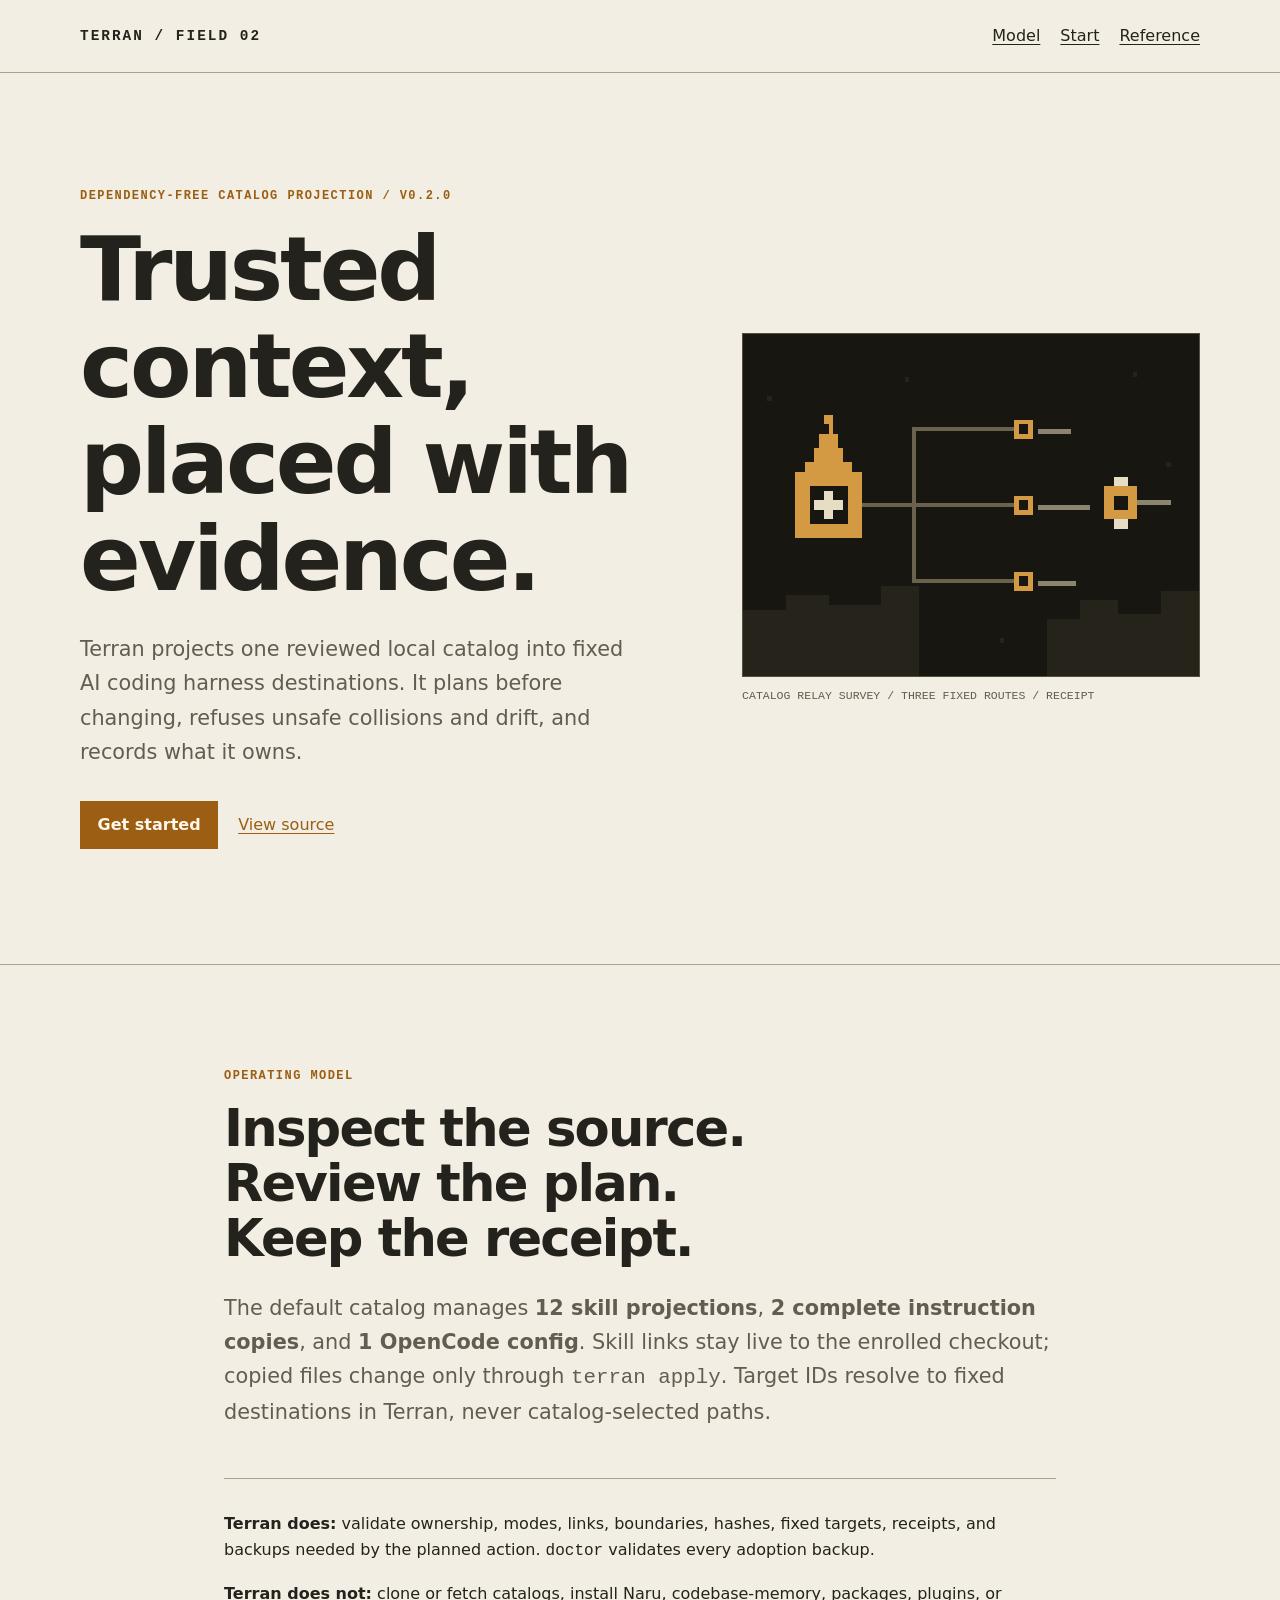
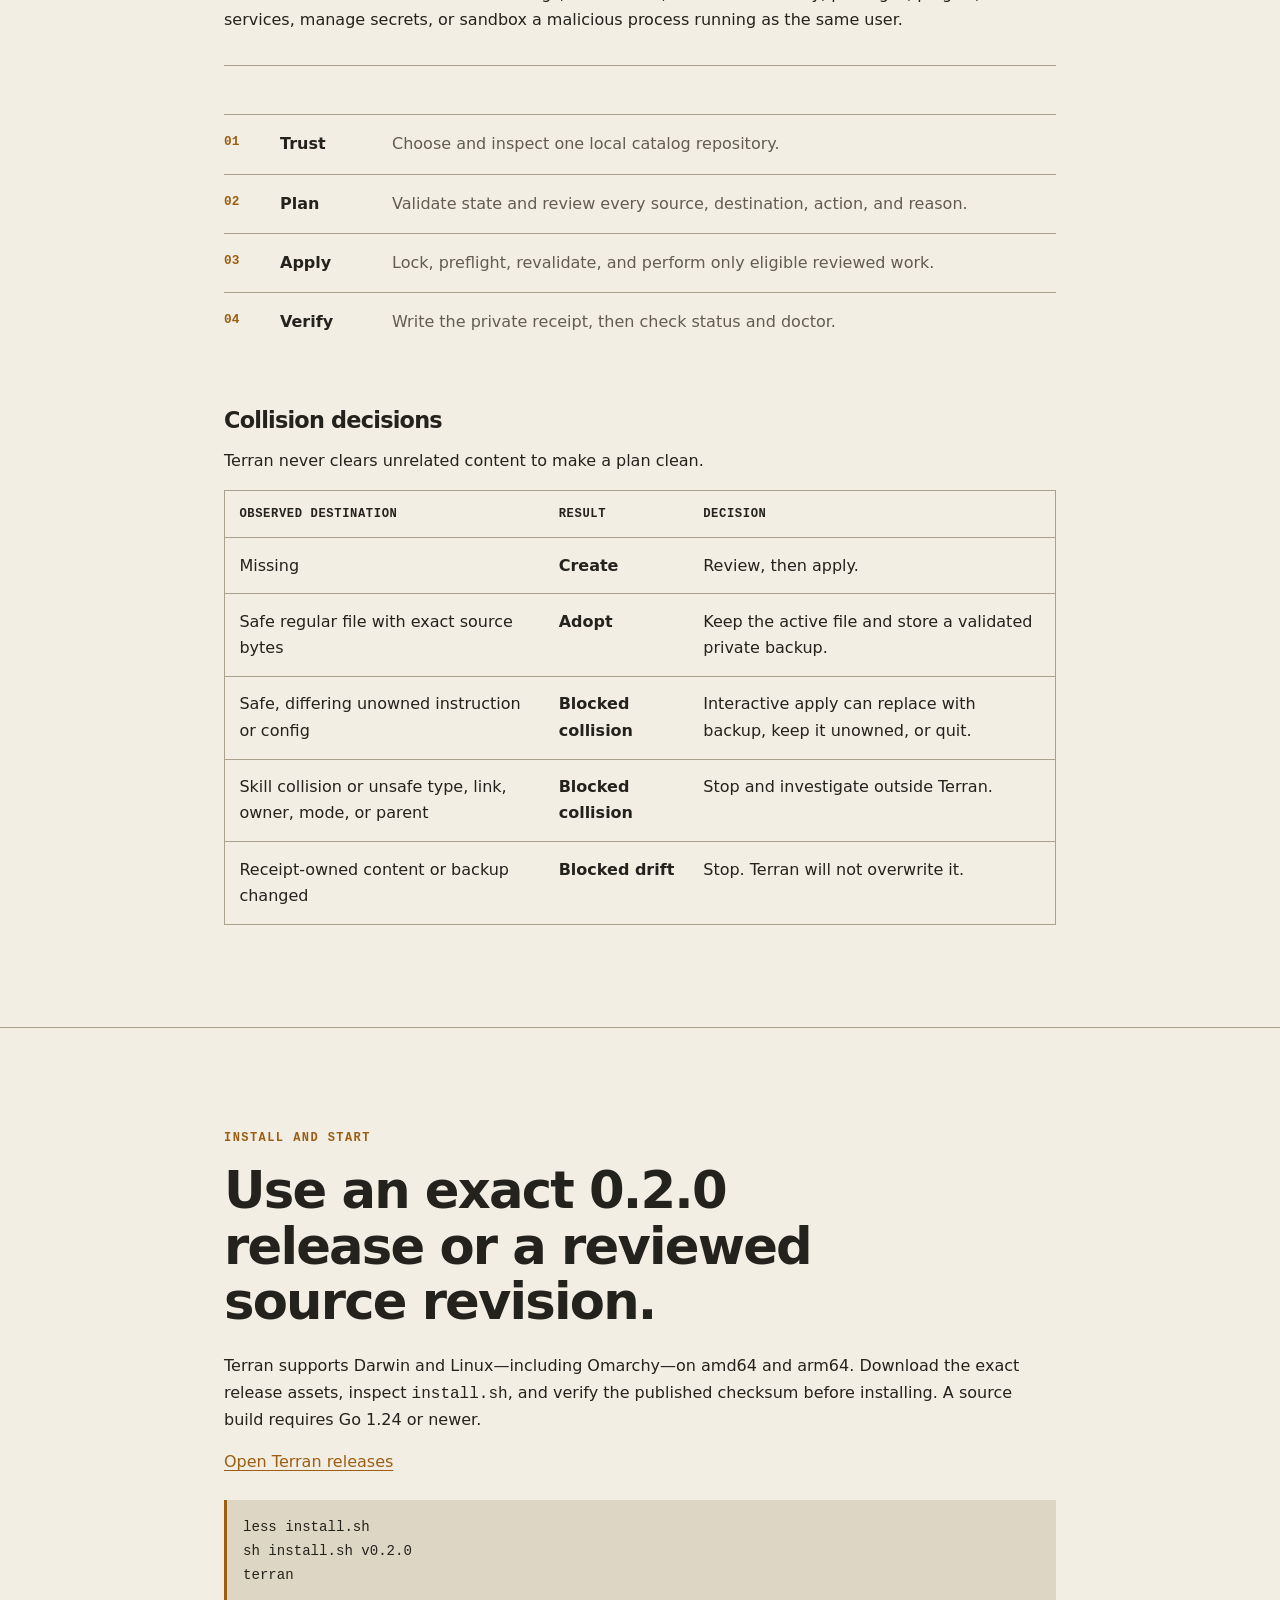
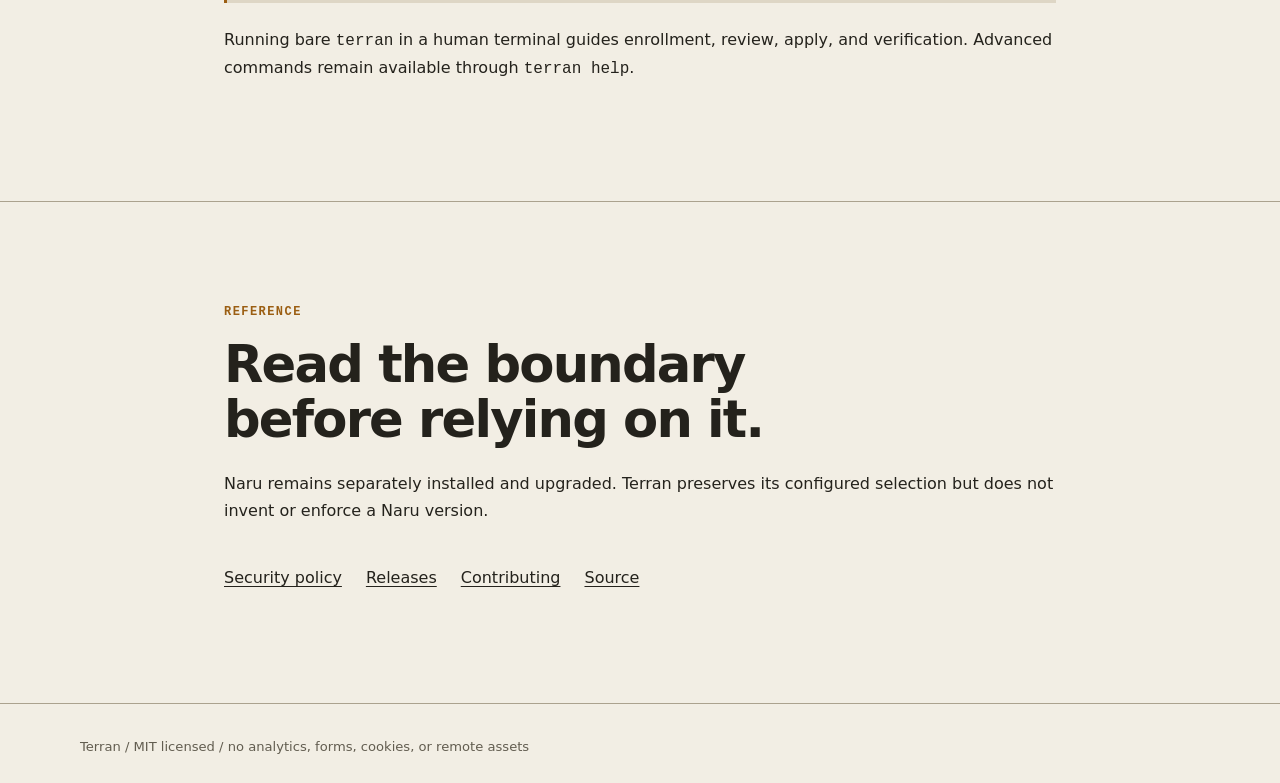
==== docs/index.html @ 27184eae "feat: add guided CLI and prepare v0.2.0 release" ====
<!doctype html>
<html lang="en">
<head>
  <meta charset="utf-8">
  <meta http-equiv="Content-Security-Policy" content="default-src 'none'; style-src 'self'; img-src 'self'; script-src 'none'; font-src 'none'; connect-src 'none'; media-src 'none'; object-src 'none'; base-uri 'none'; form-action 'none'">
  <meta name="viewport" content="width=device-width, initial-scale=1">
  <meta name="description" content="Terran safely projects a reviewed local catalog of skills, global instructions, and OpenCode configuration into AI coding harnesses.">
  <meta name="referrer" content="no-referrer">
  <meta name="robots" content="index,follow">
  <link rel="canonical" href="https://sean35mm.github.io/terran/">
  <link rel="icon" href="assets/favicon.svg" type="image/svg+xml">
  <link rel="stylesheet" href="assets/site.css">
  <title>Terran — Project a trusted AI coding catalog</title>
</head>
<body>
  <a class="skip-link" href="#main">Skip to content</a>
  <header class="site-header">
    <div class="shell">
      <a class="wordmark" href="./" aria-label="Terran home">TERRAN / FIELD 02</a>
      <nav aria-label="Primary navigation">
        <a href="#model">Model</a>
        <a href="#start">Start</a>
        <a href="#reference">Reference</a>
      </nav>
    </div>
  </header>

  <main id="main">
    <section class="hero" aria-labelledby="hero-title">
      <div class="shell hero-grid">
        <div>
          <p class="eyebrow">Dependency-free catalog projection / v0.2.0</p>
          <h1 id="hero-title">Trusted context, placed with evidence.</h1>
          <p class="lede">Terran projects one reviewed local catalog into fixed AI coding harness destinations. It plans before changing, refuses unsafe collisions and drift, and records what it owns.</p>
          <div class="actions">
            <a class="button" href="#start">Get started</a>
            <a class="text-link" href="https://github.com/sean35mm/terran">View source</a>
          </div>
        </div>
        <figure class="survey">
          <img src="assets/relay-map.svg" alt="" width="960" height="720">
          <figcaption>CATALOG RELAY SURVEY / THREE FIXED ROUTES / RECEIPT</figcaption>
        </figure>
      </div>
    </section>

    <section id="model" aria-labelledby="model-title">
      <div class="shell narrow">
        <p class="kicker">Operating model</p>
        <h2 id="model-title">Inspect the source. Review the plan. Keep the receipt.</h2>
        <p class="intro">The default catalog manages <strong>12 skill projections</strong>, <strong>2 complete instruction copies</strong>, and <strong>1 OpenCode config</strong>. Skill links stay live to the enrolled checkout; copied files change only through <code>terran apply</code>. Target IDs resolve to fixed destinations in Terran, never catalog-selected paths.</p>

        <div class="facts">
          <p><strong>Terran does:</strong> validate ownership, modes, links, boundaries, hashes, fixed targets, receipts, and backups needed by the planned action. <code>doctor</code> validates every adoption backup.</p>
          <p><strong>Terran does not:</strong> clone or fetch catalogs, install Naru, codebase-memory, packages, plugins, or services, manage secrets, or sandbox a malicious process running as the same user.</p>
        </div>

        <ol class="flow" id="safety">
          <li><strong>Trust</strong><span>Choose and inspect one local catalog repository.</span></li>
          <li><strong>Plan</strong><span>Validate state and review every source, destination, action, and reason.</span></li>
          <li><strong>Apply</strong><span>Lock, preflight, revalidate, and perform only eligible reviewed work.</span></li>
          <li><strong>Verify</strong><span>Write the private receipt, then check status and doctor.</span></li>
        </ol>

        <h3 id="collisions-title">Collision decisions</h3>
        <p>Terran never clears unrelated content to make a plan clean.</p>
        <div class="table-wrap" tabindex="0" role="region" aria-labelledby="collisions-title">
          <table>
            <thead><tr><th>Observed destination</th><th>Result</th><th>Decision</th></tr></thead>
            <tbody>
              <tr><td>Missing</td><td><strong>Create</strong></td><td>Review, then apply.</td></tr>
              <tr><td>Safe regular file with exact source bytes</td><td><strong>Adopt</strong></td><td>Keep the active file and store a validated private backup.</td></tr>
              <tr><td>Safe, differing unowned instruction or config</td><td><strong>Blocked collision</strong></td><td>Interactive apply can replace with backup, keep it unowned, or quit.</td></tr>
              <tr><td>Skill collision or unsafe type, link, owner, mode, or parent</td><td><strong>Blocked collision</strong></td><td>Stop and investigate outside Terran.</td></tr>
              <tr><td>Receipt-owned content or backup changed</td><td><strong>Blocked drift</strong></td><td>Stop. Terran will not overwrite it.</td></tr>
            </tbody>
          </table>
        </div>
      </div>
    </section>

    <section id="start" aria-labelledby="start-title">
      <div class="shell narrow">
        <p class="kicker">Install and start</p>
        <h2 id="start-title">Use an exact 0.2.0 release or a reviewed source revision.</h2>
        <p>Terran supports Darwin and Linux—including Omarchy—on amd64 and arm64. Download the exact release assets, inspect <code>install.sh</code>, and verify the published checksum before installing. A source build requires Go 1.24 or newer.</p>
        <p><a href="https://github.com/sean35mm/terran/releases">Open Terran releases</a></p>
        <pre><code>less install.sh
sh install.sh v0.2.0
terran</code></pre>
        <p>Running bare <code>terran</code> in a human terminal guides enrollment, review, apply, and verification. Advanced commands remain available through <code>terran help</code>.</p>
      </div>
    </section>

    <section id="reference" aria-labelledby="reference-title">
      <div class="shell narrow">
        <p class="kicker">Reference</p>
        <h2 id="reference-title">Read the boundary before relying on it.</h2>
        <p>Naru remains separately installed and upgraded. Terran preserves its configured selection but does not invent or enforce a Naru version.</p>
        <nav class="reference-links" aria-label="Project reference">
          <a href="https://github.com/sean35mm/terran/blob/main/SECURITY.md">Security policy</a>
          <a href="https://github.com/sean35mm/terran/releases">Releases</a>
          <a href="https://github.com/sean35mm/terran/blob/main/CONTRIBUTING.md">Contributing</a>
          <a href="https://github.com/sean35mm/terran">Source</a>
        </nav>
      </div>
    </section>
  </main>

  <footer class="site-footer"><div class="shell">Terran / MIT licensed / no analytics, forms, cookies, or remote assets</div></footer>
</body>
</html>
---- docs/assets/site.css ----
:root {
  color-scheme: light dark;
  --bg: #f2eee4;
  --text: #24221c;
  --muted: #625d50;
  --line: #aba28e;
  --accent: #9b5e12;
  --accent-text: #fff8eb;
  --code: #ded6c5;
  --max: 70rem;
  font-family: ui-sans-serif, system-ui, -apple-system, BlinkMacSystemFont, "Segoe UI", sans-serif;
  font-synthesis: none;
}

* { box-sizing: border-box; }
html { scroll-behavior: smooth; }
body { margin: 0; background: var(--bg); color: var(--text); font-size: 1rem; line-height: 1.65; }
main, section, .shell, .hero-grid > *, .site-header .shell > * { min-width: 0; }
a { color: var(--accent); text-underline-offset: .2em; }
a:hover { text-decoration-thickness: .14em; }
a:focus-visible, .table-wrap:focus-visible { outline: 3px solid var(--accent); outline-offset: 3px; }
.skip-link { position: fixed; z-index: 10; top: .5rem; left: .5rem; padding: .65rem 1rem; background: var(--text); color: var(--bg); transform: translateY(-160%); }
.skip-link:focus { transform: none; }
.shell { width: min(calc(100% - 2rem), var(--max)); margin-inline: auto; }
.narrow { max-width: 52rem; }
.site-header { border-bottom: 1px solid var(--line); }
.site-header .shell { min-height: 4.5rem; display: flex; align-items: center; justify-content: space-between; gap: 1rem 2rem; }
.wordmark { color: var(--text); font: 750 .9rem/1.3 ui-monospace, SFMono-Regular, Consolas, monospace; letter-spacing: .14em; text-decoration: none; }
.site-header nav { display: flex; flex-wrap: wrap; gap: 0 1.25rem; }
.site-header nav a, .reference-links a { min-height: 44px; display: inline-flex; align-items: center; color: var(--text); }
.hero, section { border-bottom: 1px solid var(--line); }
.hero { padding-block: clamp(4rem, 9vw, 8rem); }
.hero-grid { display: grid; grid-template-columns: minmax(0, 1.1fr) minmax(0, .9fr); align-items: center; gap: clamp(3rem, 8vw, 7rem); }
.eyebrow, .kicker { margin: 0 0 1rem; color: var(--accent); font: 700 .75rem/1.4 ui-monospace, SFMono-Regular, Consolas, monospace; letter-spacing: .12em; text-transform: uppercase; }
h1, h2, h3 { line-height: 1.08; letter-spacing: -.035em; text-wrap: balance; }
h1 { max-width: 11ch; margin: 0; font-size: clamp(3rem, 7vw, 6.5rem); }
h2 { max-width: 17ch; margin: 0 0 1.5rem; font-size: clamp(2rem, 4vw, 3.5rem); }
h3 { margin: 3.5rem 0 .6rem; font-size: 1.4rem; }
.lede, .intro { color: var(--muted); font-size: clamp(1.08rem, 2vw, 1.3rem); }
.lede { max-width: 40rem; margin: 1.5rem 0 0; }
.actions { display: flex; flex-wrap: wrap; align-items: center; gap: .75rem 1.25rem; margin-top: 2rem; }
.button { min-height: 48px; display: inline-flex; align-items: center; padding: .65rem 1.1rem; background: var(--accent); color: var(--accent-text); font-weight: 700; text-decoration: none; }
.text-link { min-height: 44px; display: inline-flex; align-items: center; }
.survey { min-width: 0; margin: 0; }
.survey img { display: block; width: 100%; height: auto; border: 1px solid #554f40; background: #171611; image-rendering: pixelated; }
.survey figcaption { margin-top: .6rem; color: var(--muted); font: .72rem/1.5 ui-monospace, SFMono-Regular, Consolas, monospace; }
section { padding-block: clamp(4rem, 8vw, 7rem); scroll-margin-top: 1rem; }
.facts { margin-block: 3rem; padding-block: 1rem; border-block: 1px solid var(--line); }
.facts p { margin: 1rem 0; }
.flow { margin: 0; padding: 0; list-style: none; counter-reset: flow; }
.flow li { counter-increment: flow; display: grid; grid-template-columns: 2.5rem 6rem minmax(0, 1fr); gap: 1rem; padding: 1rem 0; border-top: 1px solid var(--line); }
.flow li::before { content: "0" counter(flow); color: var(--accent); font: 700 .8rem/1.65 ui-monospace, SFMono-Regular, Consolas, monospace; }
.flow span { color: var(--muted); }
code { font-family: ui-monospace, SFMono-Regular, Consolas, monospace; overflow-wrap: anywhere; }
pre { width: 100%; max-width: 100%; min-width: 0; overflow-x: auto; margin: 1.5rem 0; padding: 1rem; border-left: 3px solid var(--accent); background: var(--code); color: var(--text); font: .88rem/1.7 ui-monospace, SFMono-Regular, Consolas, monospace; }
pre code { display: block; width: max-content; min-width: 100%; overflow-wrap: normal; }
.table-wrap { width: 100%; max-width: 100%; min-width: 0; overflow-x: auto; border: 1px solid var(--line); }
table { width: 100%; min-width: 42rem; border-collapse: collapse; text-align: left; }
th, td { padding: .9rem; border-bottom: 1px solid var(--line); vertical-align: top; }
th { font: 700 .76rem/1.4 ui-monospace, SFMono-Regular, Consolas, monospace; letter-spacing: .05em; text-transform: uppercase; }
tr:last-child td { border-bottom: 0; }
.reference-links { display: flex; flex-wrap: wrap; gap: .25rem 1.5rem; margin-top: 2rem; }
.site-footer { padding-block: 2rem; color: var(--muted); font-size: .82rem; }

@media (max-width: 720px) {
  .site-header .shell { align-items: flex-start; flex-direction: column; padding-block: 1rem; }
  .hero-grid { grid-template-columns: minmax(0, 1fr); gap: 3rem; }
  .flow li { grid-template-columns: 2rem minmax(0, 1fr); }
  .flow li strong, .flow li span { grid-column: 2; }
  h1 { font-size: clamp(2.75rem, 15vw, 4.5rem); }
}

@media (prefers-color-scheme: dark) {
  :root { --bg: #171611; --text: #e7ddc5; --muted: #aaa18e; --line: #514b3d; --accent: #d49a43; --accent-text: #17120b; --code: #242118; }
}

@media (prefers-reduced-motion: reduce) {
  html { scroll-behavior: auto; }
  *, *::before, *::after { animation-duration: .01ms !important; animation-iteration-count: 1 !important; transition-duration: .01ms !important; }
}
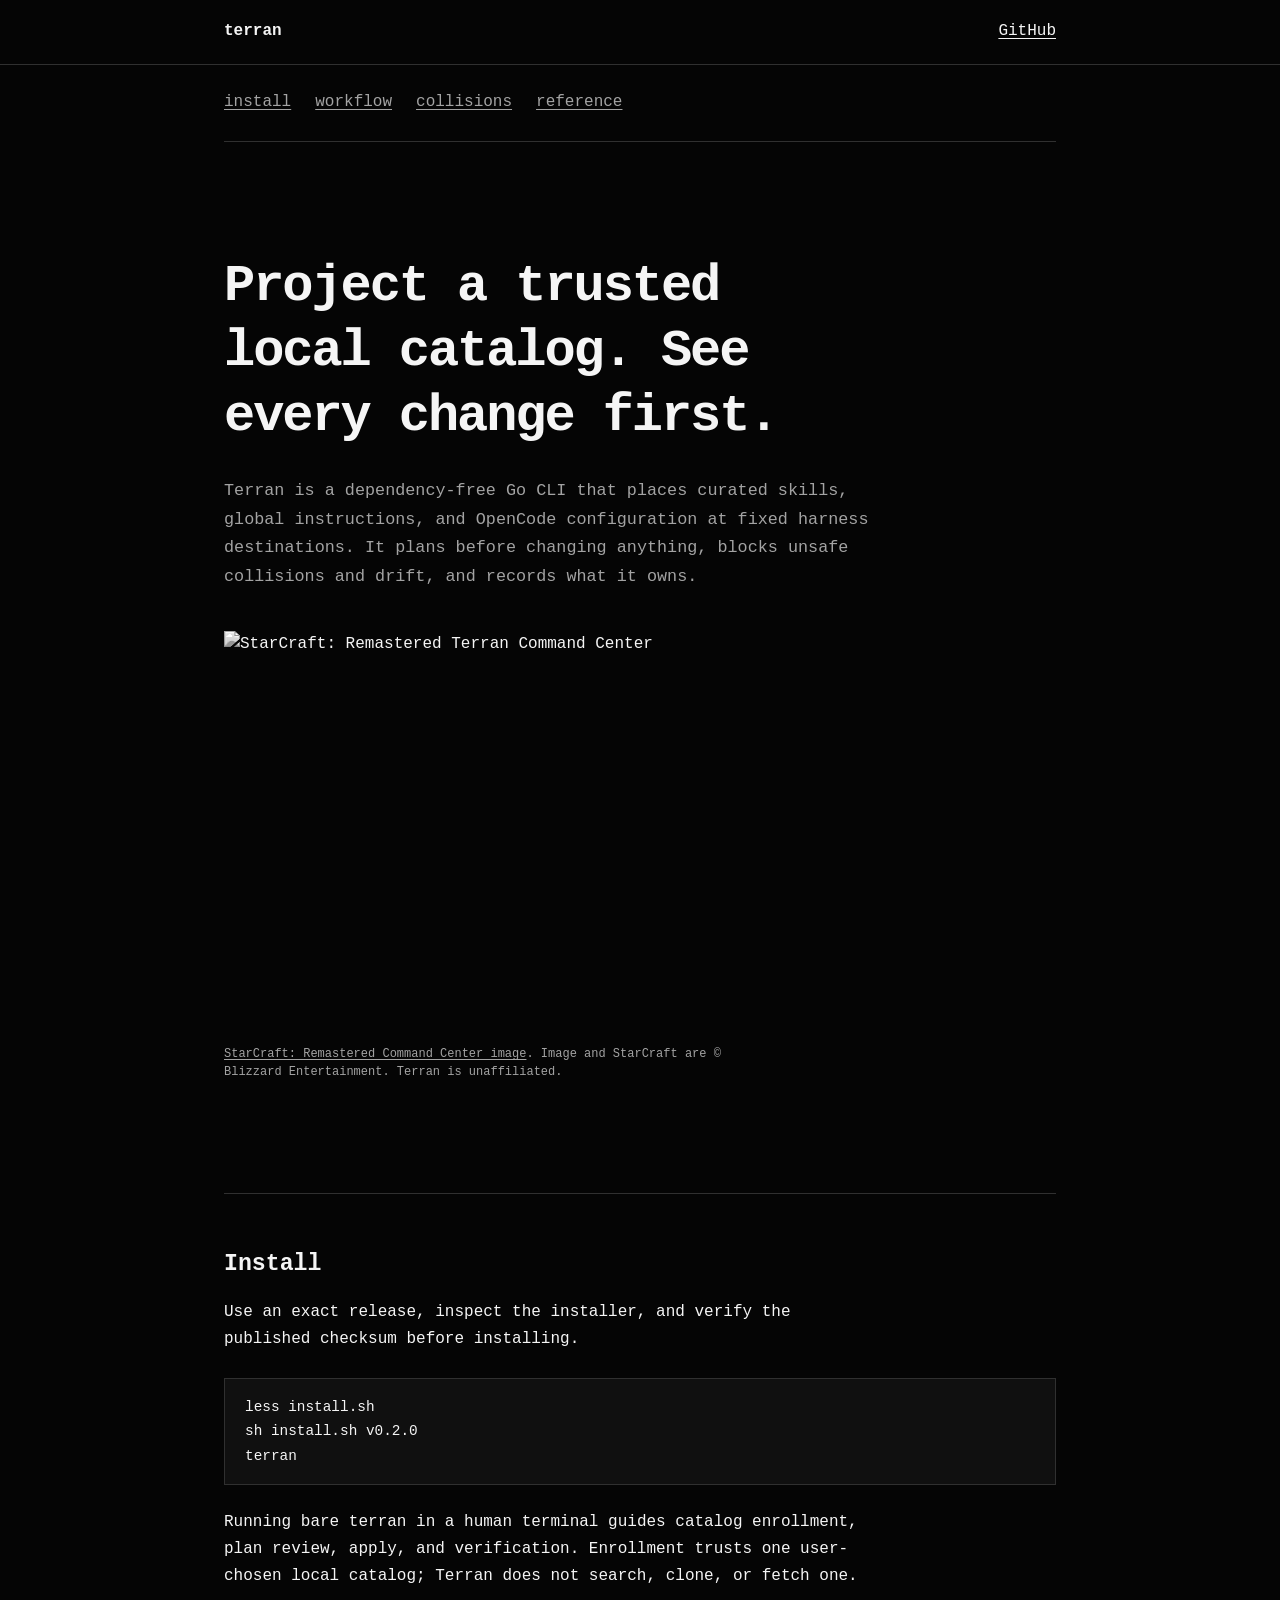
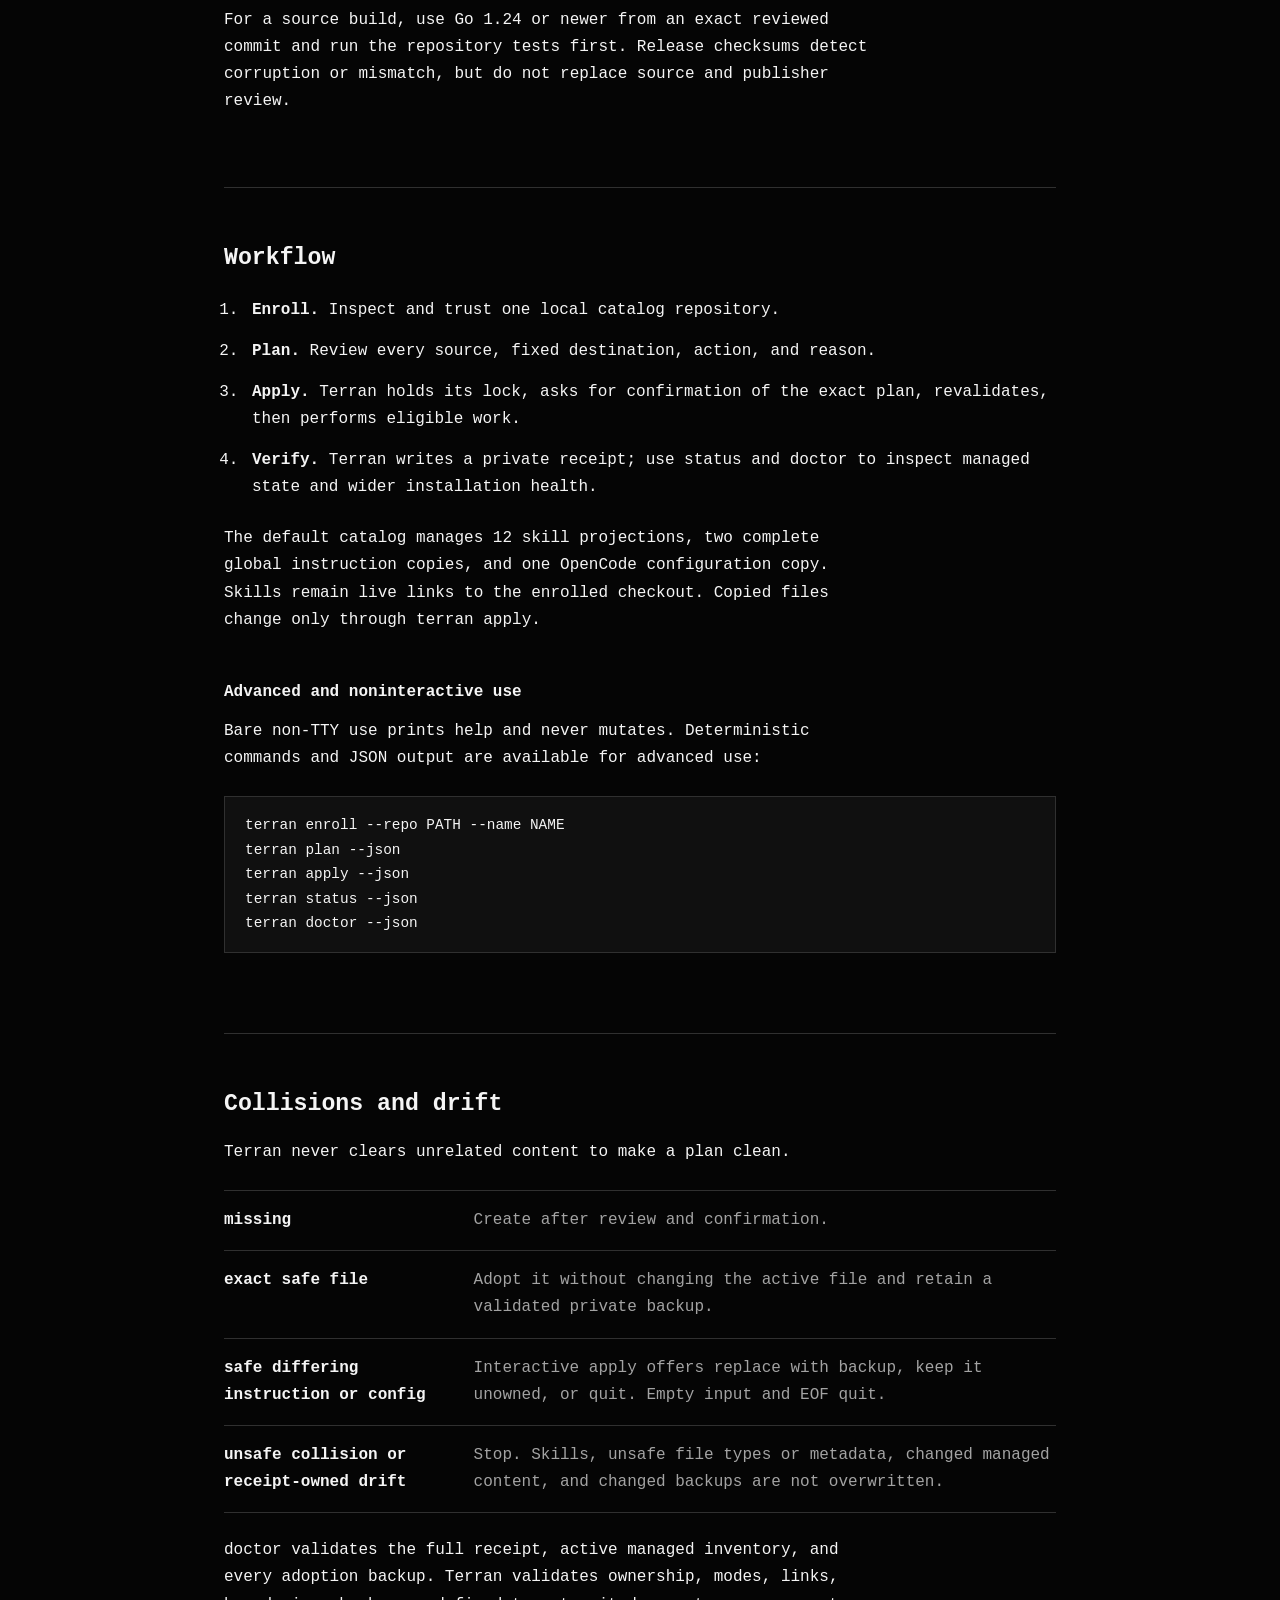
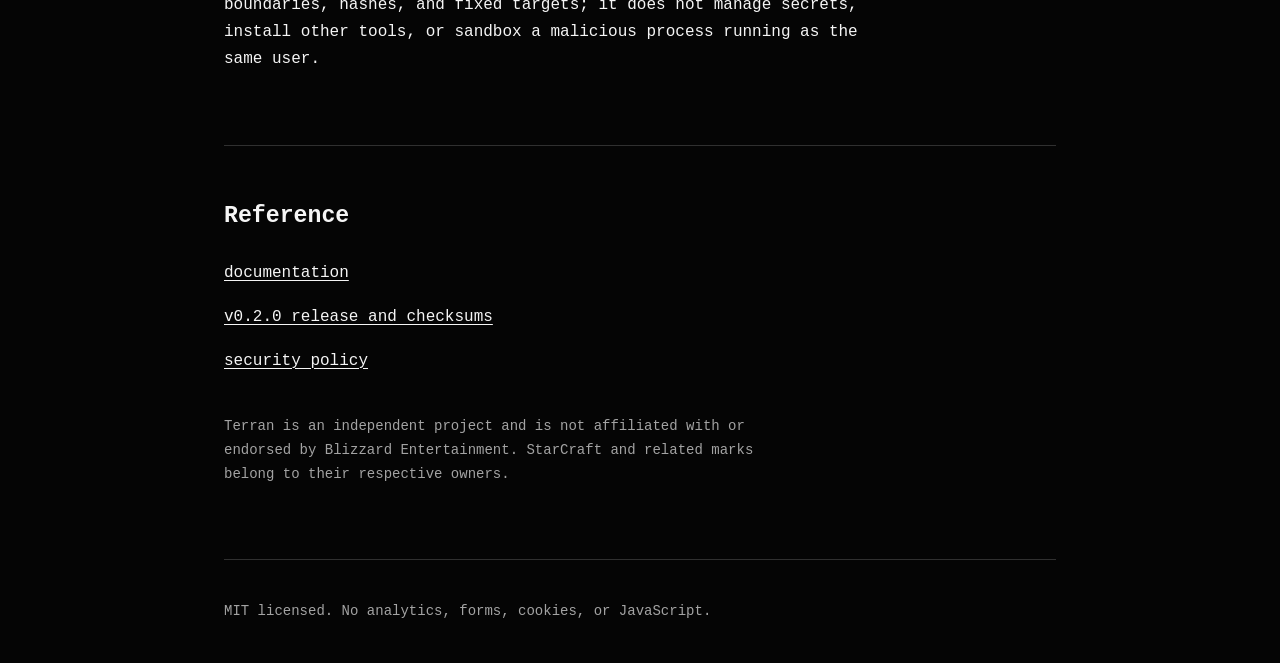
==== commit 335c13b0: "docs(site): simplify Pages design" ====
--- a/docs/index.html
+++ b/docs/index.html
@@ -2,7 +2,7 @@
 <html lang="en">
 <head>
   <meta charset="utf-8">
-  <meta http-equiv="Content-Security-Policy" content="default-src 'none'; style-src 'self'; img-src 'self'; script-src 'none'; font-src 'none'; connect-src 'none'; media-src 'none'; object-src 'none'; base-uri 'none'; form-action 'none'">
+  <meta http-equiv="Content-Security-Policy" content="default-src 'none'; style-src 'self'; img-src 'self' https://static.wikia.nocookie.net; script-src 'none'; font-src 'none'; connect-src 'none'; media-src 'none'; object-src 'none'; base-uri 'none'; form-action 'none'">
   <meta name="viewport" content="width=device-width, initial-scale=1">
   <meta name="description" content="Terran safely projects a reviewed local catalog of skills, global instructions, and OpenCode configuration into AI coding harnesses.">
   <meta name="referrer" content="no-referrer">
@@ -15,98 +15,87 @@
 <body>
   <a class="skip-link" href="#main">Skip to content</a>
   <header class="site-header">
-    <div class="shell">
-      <a class="wordmark" href="./" aria-label="Terran home">TERRAN / FIELD 02</a>
-      <nav aria-label="Primary navigation">
-        <a href="#model">Model</a>
-        <a href="#start">Start</a>
-        <a href="#reference">Reference</a>
-      </nav>
+    <div class="shell header-row">
+      <a class="wordmark" href="./" aria-label="Terran home">terran</a>
+      <a class="header-link" href="https://github.com/sean35mm/terran">GitHub</a>
     </div>
   </header>
 
-  <main id="main">
+  <main id="main" class="shell">
+    <nav class="contents" aria-label="Contents">
+      <a href="#install">install</a>
+      <a href="#workflow">workflow</a>
+      <a href="#collisions">collisions</a>
+      <a href="#reference">reference</a>
+    </nav>
+
     <section class="hero" aria-labelledby="hero-title">
-      <div class="shell hero-grid">
-        <div>
-          <p class="eyebrow">Dependency-free catalog projection / v0.2.0</p>
-          <h1 id="hero-title">Trusted context, placed with evidence.</h1>
-          <p class="lede">Terran projects one reviewed local catalog into fixed AI coding harness destinations. It plans before changing, refuses unsafe collisions and drift, and records what it owns.</p>
-          <div class="actions">
-            <a class="button" href="#start">Get started</a>
-            <a class="text-link" href="https://github.com/sean35mm/terran">View source</a>
-          </div>
-        </div>
-        <figure class="survey">
-          <img src="assets/relay-map.svg" alt="" width="960" height="720">
-          <figcaption>CATALOG RELAY SURVEY / THREE FIXED ROUTES / RECEIPT</figcaption>
-        </figure>
-      </div>
+      <h1 id="hero-title">Project a trusted local catalog. See every change first.</h1>
+      <p class="lede">Terran is a dependency-free Go CLI that places curated skills, global instructions, and OpenCode configuration at fixed harness destinations. It plans before changing anything, blocks unsafe collisions and drift, and records what it owns.</p>
+      <figure class="command-center">
+        <img src="https://static.wikia.nocookie.net/starcraft/images/d/dc/CommandCenter_SCR_Game1.png/revision/latest?cb=20220108145341" alt="StarCraft: Remastered Terran Command Center" width="511" height="402" loading="eager" decoding="async" referrerpolicy="no-referrer">
+        <figcaption><a href="https://static.wikia.nocookie.net/starcraft/images/d/dc/CommandCenter_SCR_Game1.png/revision/latest?cb=20220108145341" rel="noreferrer">StarCraft: Remastered Command Center image</a>. Image and StarCraft are © Blizzard Entertainment. Terran is unaffiliated.</figcaption>
+      </figure>
     </section>
 
-    <section id="model" aria-labelledby="model-title">
-      <div class="shell narrow">
-        <p class="kicker">Operating model</p>
-        <h2 id="model-title">Inspect the source. Review the plan. Keep the receipt.</h2>
-        <p class="intro">The default catalog manages <strong>12 skill projections</strong>, <strong>2 complete instruction copies</strong>, and <strong>1 OpenCode config</strong>. Skill links stay live to the enrolled checkout; copied files change only through <code>terran apply</code>. Target IDs resolve to fixed destinations in Terran, never catalog-selected paths.</p>
-
-        <div class="facts">
-          <p><strong>Terran does:</strong> validate ownership, modes, links, boundaries, hashes, fixed targets, receipts, and backups needed by the planned action. <code>doctor</code> validates every adoption backup.</p>
-          <p><strong>Terran does not:</strong> clone or fetch catalogs, install Naru, codebase-memory, packages, plugins, or services, manage secrets, or sandbox a malicious process running as the same user.</p>
-        </div>
-
-        <ol class="flow" id="safety">
-          <li><strong>Trust</strong><span>Choose and inspect one local catalog repository.</span></li>
-          <li><strong>Plan</strong><span>Validate state and review every source, destination, action, and reason.</span></li>
-          <li><strong>Apply</strong><span>Lock, preflight, revalidate, and perform only eligible reviewed work.</span></li>
-          <li><strong>Verify</strong><span>Write the private receipt, then check status and doctor.</span></li>
-        </ol>
-
-        <h3 id="collisions-title">Collision decisions</h3>
-        <p>Terran never clears unrelated content to make a plan clean.</p>
-        <div class="table-wrap" tabindex="0" role="region" aria-labelledby="collisions-title">
-          <table>
-            <thead><tr><th>Observed destination</th><th>Result</th><th>Decision</th></tr></thead>
-            <tbody>
-              <tr><td>Missing</td><td><strong>Create</strong></td><td>Review, then apply.</td></tr>
-              <tr><td>Safe regular file with exact source bytes</td><td><strong>Adopt</strong></td><td>Keep the active file and store a validated private backup.</td></tr>
-              <tr><td>Safe, differing unowned instruction or config</td><td><strong>Blocked collision</strong></td><td>Interactive apply can replace with backup, keep it unowned, or quit.</td></tr>
-              <tr><td>Skill collision or unsafe type, link, owner, mode, or parent</td><td><strong>Blocked collision</strong></td><td>Stop and investigate outside Terran.</td></tr>
-              <tr><td>Receipt-owned content or backup changed</td><td><strong>Blocked drift</strong></td><td>Stop. Terran will not overwrite it.</td></tr>
-            </tbody>
-          </table>
-        </div>
-      </div>
+    <section id="install" aria-labelledby="install-title">
+      <h2 id="install-title">Install</h2>
+      <p>Use an exact release, inspect the installer, and verify the published checksum before installing.</p>
+      <pre aria-label="Install Terran and start the guided workflow"><code>less install.sh
+sh install.sh v0.2.0
+terran</code></pre>
+      <p>Running bare <code>terran</code> in a human terminal guides catalog enrollment, plan review, apply, and verification. Enrollment trusts one user-chosen local catalog; Terran does not search, clone, or fetch one.</p>
+      <p>For a source build, use Go 1.24 or newer from an exact reviewed commit and run the repository tests first. Release checksums detect corruption or mismatch, but do not replace source and publisher review.</p>
     </section>
 
-    <section id="start" aria-labelledby="start-title">
-      <div class="shell narrow">
-        <p class="kicker">Install and start</p>
-        <h2 id="start-title">Use an exact 0.2.0 release or a reviewed source revision.</h2>
-        <p>Terran supports Darwin and Linux—including Omarchy—on amd64 and arm64. Download the exact release assets, inspect <code>install.sh</code>, and verify the published checksum before installing. A source build requires Go 1.24 or newer.</p>
-        <p><a href="https://github.com/sean35mm/terran/releases">Open Terran releases</a></p>
-        <pre><code>less install.sh
-sh install.sh v0.2.0
-terran</code></pre>
-        <p>Running bare <code>terran</code> in a human terminal guides enrollment, review, apply, and verification. Advanced commands remain available through <code>terran help</code>.</p>
-      </div>
+    <section id="workflow" aria-labelledby="workflow-title">
+      <h2 id="workflow-title">Workflow</h2>
+      <ol class="workflow">
+        <li><strong>Enroll.</strong> Inspect and trust one local catalog repository.</li>
+        <li><strong>Plan.</strong> Review every source, fixed destination, action, and reason.</li>
+        <li><strong>Apply.</strong> Terran holds its lock, asks for confirmation of the exact plan, revalidates, then performs eligible work.</li>
+        <li><strong>Verify.</strong> Terran writes a private receipt; use <code>status</code> and <code>doctor</code> to inspect managed state and wider installation health.</li>
+      </ol>
+      <p>The default catalog manages 12 skill projections, two complete global instruction copies, and one OpenCode configuration copy. Skills remain live links to the enrolled checkout. Copied files change only through <code>terran apply</code>.</p>
+
+      <h3>Advanced and noninteractive use</h3>
+      <p>Bare non-TTY use prints help and never mutates. Deterministic commands and JSON output are available for advanced use:</p>
+      <pre aria-label="Advanced Terran commands"><code>terran enroll --repo PATH --name NAME
+terran plan --json
+terran apply --json
+terran status --json
+terran doctor --json</code></pre>
+    </section>
+
+    <section id="collisions" aria-labelledby="collisions-title">
+      <h2 id="collisions-title">Collisions and drift</h2>
+      <p>Terran never clears unrelated content to make a plan clean.</p>
+      <dl class="collision-list">
+        <dt>missing</dt>
+        <dd>Create after review and confirmation.</dd>
+        <dt>exact safe file</dt>
+        <dd>Adopt it without changing the active file and retain a validated private backup.</dd>
+        <dt>safe differing instruction or config</dt>
+        <dd>Interactive apply offers replace with backup, keep it unowned, or quit. Empty input and EOF quit.</dd>
+        <dt>unsafe collision or receipt-owned drift</dt>
+        <dd>Stop. Skills, unsafe file types or metadata, changed managed content, and changed backups are not overwritten.</dd>
+      </dl>
+      <p><code>doctor</code> validates the full receipt, active managed inventory, and every adoption backup. Terran validates ownership, modes, links, boundaries, hashes, and fixed targets; it does not manage secrets, install other tools, or sandbox a malicious process running as the same user.</p>
     </section>
 
     <section id="reference" aria-labelledby="reference-title">
-      <div class="shell narrow">
-        <p class="kicker">Reference</p>
-        <h2 id="reference-title">Read the boundary before relying on it.</h2>
-        <p>Naru remains separately installed and upgraded. Terran preserves its configured selection but does not invent or enforce a Naru version.</p>
-        <nav class="reference-links" aria-label="Project reference">
-          <a href="https://github.com/sean35mm/terran/blob/main/SECURITY.md">Security policy</a>
-          <a href="https://github.com/sean35mm/terran/releases">Releases</a>
-          <a href="https://github.com/sean35mm/terran/blob/main/CONTRIBUTING.md">Contributing</a>
-          <a href="https://github.com/sean35mm/terran">Source</a>
-        </nav>
-      </div>
+      <h2 id="reference-title">Reference</h2>
+      <ul class="links">
+        <li><a href="https://github.com/sean35mm/terran/blob/main/README.md">documentation</a></li>
+        <li><a href="https://github.com/sean35mm/terran/releases/tag/v0.2.0">v0.2.0 release and checksums</a></li>
+        <li><a href="https://github.com/sean35mm/terran/blob/main/SECURITY.md">security policy</a></li>
+      </ul>
+      <p class="disclaimer">Terran is an independent project and is not affiliated with or endorsed by Blizzard Entertainment. StarCraft and related marks belong to their respective owners.</p>
     </section>
   </main>
 
-  <footer class="site-footer"><div class="shell">Terran / MIT licensed / no analytics, forms, cookies, or remote assets</div></footer>
+  <footer class="site-footer">
+    <div class="shell">MIT licensed. No analytics, forms, cookies, or JavaScript.</div>
+  </footer>
 </body>
 </html>
--- a/docs/assets/site.css
+++ b/docs/assets/site.css
@@ -1,80 +1,115 @@
 :root {
-  color-scheme: light dark;
-  --bg: #f2eee4;
-  --text: #24221c;
-  --muted: #625d50;
-  --line: #aba28e;
-  --accent: #9b5e12;
-  --accent-text: #fff8eb;
-  --code: #ded6c5;
-  --max: 70rem;
-  font-family: ui-sans-serif, system-ui, -apple-system, BlinkMacSystemFont, "Segoe UI", sans-serif;
+  color-scheme: dark;
+  --background: #050505;
+  --text: #f5f5f5;
+  --muted: #a3a3a3;
+  --rule: #303030;
+  --code: #101010;
+  --max: 52rem;
+  font-family: ui-monospace, SFMono-Regular, Menlo, Consolas, "Liberation Mono", monospace;
   font-synthesis: none;
 }
 
 * { box-sizing: border-box; }
-html { scroll-behavior: smooth; }
-body { margin: 0; background: var(--bg); color: var(--text); font-size: 1rem; line-height: 1.65; }
-main, section, .shell, .hero-grid > *, .site-header .shell > * { min-width: 0; }
-a { color: var(--accent); text-underline-offset: .2em; }
-a:hover { text-decoration-thickness: .14em; }
-a:focus-visible, .table-wrap:focus-visible { outline: 3px solid var(--accent); outline-offset: 3px; }
-.skip-link { position: fixed; z-index: 10; top: .5rem; left: .5rem; padding: .65rem 1rem; background: var(--text); color: var(--bg); transform: translateY(-160%); }
+html { background: var(--background); scroll-behavior: smooth; }
+body {
+  min-width: 0;
+  margin: 0;
+  overflow-wrap: break-word;
+  background: var(--background);
+  color: var(--text);
+  font-family: inherit;
+  font-size: 1rem;
+  line-height: 1.7;
+}
+main, section, .shell { min-width: 0; }
+.shell { width: min(calc(100% - 3rem), var(--max)); margin-inline: auto; }
+a { color: var(--text); text-decoration-thickness: 1px; text-underline-offset: .2em; }
+a:hover { text-decoration-thickness: 2px; }
+a:focus-visible { outline: 2px solid var(--text); outline-offset: 4px; }
+.skip-link {
+  position: fixed;
+  z-index: 1;
+  top: .5rem;
+  left: .5rem;
+  padding: .65rem .85rem;
+  background: var(--text);
+  color: var(--background);
+  transform: translateY(-160%);
+}
 .skip-link:focus { transform: none; }
-.shell { width: min(calc(100% - 2rem), var(--max)); margin-inline: auto; }
-.narrow { max-width: 52rem; }
-.site-header { border-bottom: 1px solid var(--line); }
-.site-header .shell { min-height: 4.5rem; display: flex; align-items: center; justify-content: space-between; gap: 1rem 2rem; }
-.wordmark { color: var(--text); font: 750 .9rem/1.3 ui-monospace, SFMono-Regular, Consolas, monospace; letter-spacing: .14em; text-decoration: none; }
-.site-header nav { display: flex; flex-wrap: wrap; gap: 0 1.25rem; }
-.site-header nav a, .reference-links a { min-height: 44px; display: inline-flex; align-items: center; color: var(--text); }
-.hero, section { border-bottom: 1px solid var(--line); }
-.hero { padding-block: clamp(4rem, 9vw, 8rem); }
-.hero-grid { display: grid; grid-template-columns: minmax(0, 1.1fr) minmax(0, .9fr); align-items: center; gap: clamp(3rem, 8vw, 7rem); }
-.eyebrow, .kicker { margin: 0 0 1rem; color: var(--accent); font: 700 .75rem/1.4 ui-monospace, SFMono-Regular, Consolas, monospace; letter-spacing: .12em; text-transform: uppercase; }
-h1, h2, h3 { line-height: 1.08; letter-spacing: -.035em; text-wrap: balance; }
-h1 { max-width: 11ch; margin: 0; font-size: clamp(3rem, 7vw, 6.5rem); }
-h2 { max-width: 17ch; margin: 0 0 1.5rem; font-size: clamp(2rem, 4vw, 3.5rem); }
-h3 { margin: 3.5rem 0 .6rem; font-size: 1.4rem; }
-.lede, .intro { color: var(--muted); font-size: clamp(1.08rem, 2vw, 1.3rem); }
-.lede { max-width: 40rem; margin: 1.5rem 0 0; }
-.actions { display: flex; flex-wrap: wrap; align-items: center; gap: .75rem 1.25rem; margin-top: 2rem; }
-.button { min-height: 48px; display: inline-flex; align-items: center; padding: .65rem 1.1rem; background: var(--accent); color: var(--accent-text); font-weight: 700; text-decoration: none; }
-.text-link { min-height: 44px; display: inline-flex; align-items: center; }
-.survey { min-width: 0; margin: 0; }
-.survey img { display: block; width: 100%; height: auto; border: 1px solid #554f40; background: #171611; image-rendering: pixelated; }
-.survey figcaption { margin-top: .6rem; color: var(--muted); font: .72rem/1.5 ui-monospace, SFMono-Regular, Consolas, monospace; }
-section { padding-block: clamp(4rem, 8vw, 7rem); scroll-margin-top: 1rem; }
-.facts { margin-block: 3rem; padding-block: 1rem; border-block: 1px solid var(--line); }
-.facts p { margin: 1rem 0; }
-.flow { margin: 0; padding: 0; list-style: none; counter-reset: flow; }
-.flow li { counter-increment: flow; display: grid; grid-template-columns: 2.5rem 6rem minmax(0, 1fr); gap: 1rem; padding: 1rem 0; border-top: 1px solid var(--line); }
-.flow li::before { content: "0" counter(flow); color: var(--accent); font: 700 .8rem/1.65 ui-monospace, SFMono-Regular, Consolas, monospace; }
-.flow span { color: var(--muted); }
-code { font-family: ui-monospace, SFMono-Regular, Consolas, monospace; overflow-wrap: anywhere; }
-pre { width: 100%; max-width: 100%; min-width: 0; overflow-x: auto; margin: 1.5rem 0; padding: 1rem; border-left: 3px solid var(--accent); background: var(--code); color: var(--text); font: .88rem/1.7 ui-monospace, SFMono-Regular, Consolas, monospace; }
+
+.site-header { border-bottom: 1px solid var(--rule); }
+.header-row { min-height: 4rem; display: flex; align-items: center; justify-content: space-between; gap: 2rem; }
+.wordmark, .header-link, .contents a, .home-link { min-height: 44px; display: inline-flex; align-items: center; }
+.wordmark { font-weight: 700; text-decoration: none; }
+.contents { display: flex; flex-wrap: wrap; gap: 0 1.5rem; padding-block: 1rem; border-bottom: 1px solid var(--rule); }
+.contents a { color: var(--muted); }
+
+section { padding-block: 3.5rem; border-bottom: 1px solid var(--rule); scroll-margin-top: 1rem; }
+.hero { padding-block: clamp(4.5rem, 11vw, 7rem); }
+h1, h2, h3 { color: var(--text); font-family: inherit; line-height: 1.25; text-wrap: balance; }
+h1 { max-width: 22ch; margin: 0; font-size: clamp(2rem, 6vw, 3.25rem); letter-spacing: -.04em; }
+h2 { margin: 0 0 1.25rem; font-size: 1.45rem; }
+h3 { margin: 3rem 0 .75rem; font-size: 1rem; }
+p { max-width: 68ch; margin: 1rem 0; }
+.lede { margin-top: 1.75rem; color: var(--muted); font-size: 1.05rem; }
+.command-center { width: min(100%, 511px); margin: 2.5rem 0 0; }
+.command-center img {
+  display: block;
+  width: 100%;
+  height: auto;
+  filter: grayscale(1);
+  image-rendering: crisp-edges;
+}
+.command-center figcaption { margin-top: .75rem; color: var(--muted); font-size: .75rem; line-height: 1.5; }
+.command-center figcaption a { color: inherit; }
+code { font-family: inherit; overflow-wrap: anywhere; }
+pre {
+  max-width: 100%;
+  margin: 1.5rem 0;
+  padding: 1rem 1.25rem;
+  overflow-x: auto;
+  border: 1px solid var(--rule);
+  background: var(--code);
+  color: var(--text);
+  font-family: inherit;
+  font-size: .9rem;
+  line-height: 1.7;
+}
 pre code { display: block; width: max-content; min-width: 100%; overflow-wrap: normal; }
-.table-wrap { width: 100%; max-width: 100%; min-width: 0; overflow-x: auto; border: 1px solid var(--line); }
-table { width: 100%; min-width: 42rem; border-collapse: collapse; text-align: left; }
-th, td { padding: .9rem; border-bottom: 1px solid var(--line); vertical-align: top; }
-th { font: 700 .76rem/1.4 ui-monospace, SFMono-Regular, Consolas, monospace; letter-spacing: .05em; text-transform: uppercase; }
-tr:last-child td { border-bottom: 0; }
-.reference-links { display: flex; flex-wrap: wrap; gap: .25rem 1.5rem; margin-top: 2rem; }
-.site-footer { padding-block: 2rem; color: var(--muted); font-size: .82rem; }
+.workflow { margin: 1.5rem 0; padding-left: 1.5rem; }
+.workflow li { margin-block: .85rem; padding-left: .25rem; }
+.collision-list { display: grid; grid-template-columns: minmax(9rem, .6fr) minmax(0, 1.4fr); margin: 1.5rem 0; border-bottom: 1px solid var(--rule); }
+dt, dd { padding-block: 1rem; border-top: 1px solid var(--rule); }
+dt { padding-right: 1.5rem; font-weight: 700; }
+dd { margin: 0; color: var(--muted); }
+.links { margin: 0; padding: 0; list-style: none; }
+.links a { min-height: 44px; display: inline-flex; align-items: center; }
+.disclaimer { margin-top: 2rem; color: var(--muted); font-size: .875rem; }
+.site-footer { padding-block: 2.5rem; color: var(--muted); font-size: .875rem; }
 
-@media (max-width: 720px) {
-  .site-header .shell { align-items: flex-start; flex-direction: column; padding-block: 1rem; }
-  .hero-grid { grid-template-columns: minmax(0, 1fr); gap: 3rem; }
-  .flow li { grid-template-columns: 2rem minmax(0, 1fr); }
-  .flow li strong, .flow li span { grid-column: 2; }
-  h1 { font-size: clamp(2.75rem, 15vw, 4.5rem); }
-}
+.error-page { min-height: 100dvh; display: grid; align-items: center; }
+.error-main { padding-block: 4rem; }
+.error-code { margin: 0 0 .5rem; color: var(--muted); }
+.error-main h1 { font-size: clamp(2rem, 8vw, 3rem); }
 
-@media (prefers-color-scheme: dark) {
-  :root { --bg: #171611; --text: #e7ddc5; --muted: #aaa18e; --line: #514b3d; --accent: #d49a43; --accent-text: #17120b; --code: #242118; }
+@media (max-width: 36rem) {
+  .shell { width: min(calc(100% - 2rem), var(--max)); }
+  .contents { gap: 0 1rem; }
+  section { padding-block: 3rem; }
+  .hero { padding-block: 4rem; }
+  .collision-list { grid-template-columns: minmax(0, 1fr); }
+  dt { padding: 1rem 0 .25rem; }
+  dd { padding: 0 0 1rem; border-top: 0; }
 }
 
 @media (prefers-reduced-motion: reduce) {
   html { scroll-behavior: auto; }
   *, *::before, *::after { animation-duration: .01ms !important; animation-iteration-count: 1 !important; transition-duration: .01ms !important; }
 }
+
+@media (forced-colors: active) {
+  a:focus-visible { outline: 2px solid LinkText; }
+  pre, .site-header, section, .contents, .collision-list, dt, dd { border-color: CanvasText; }
+}
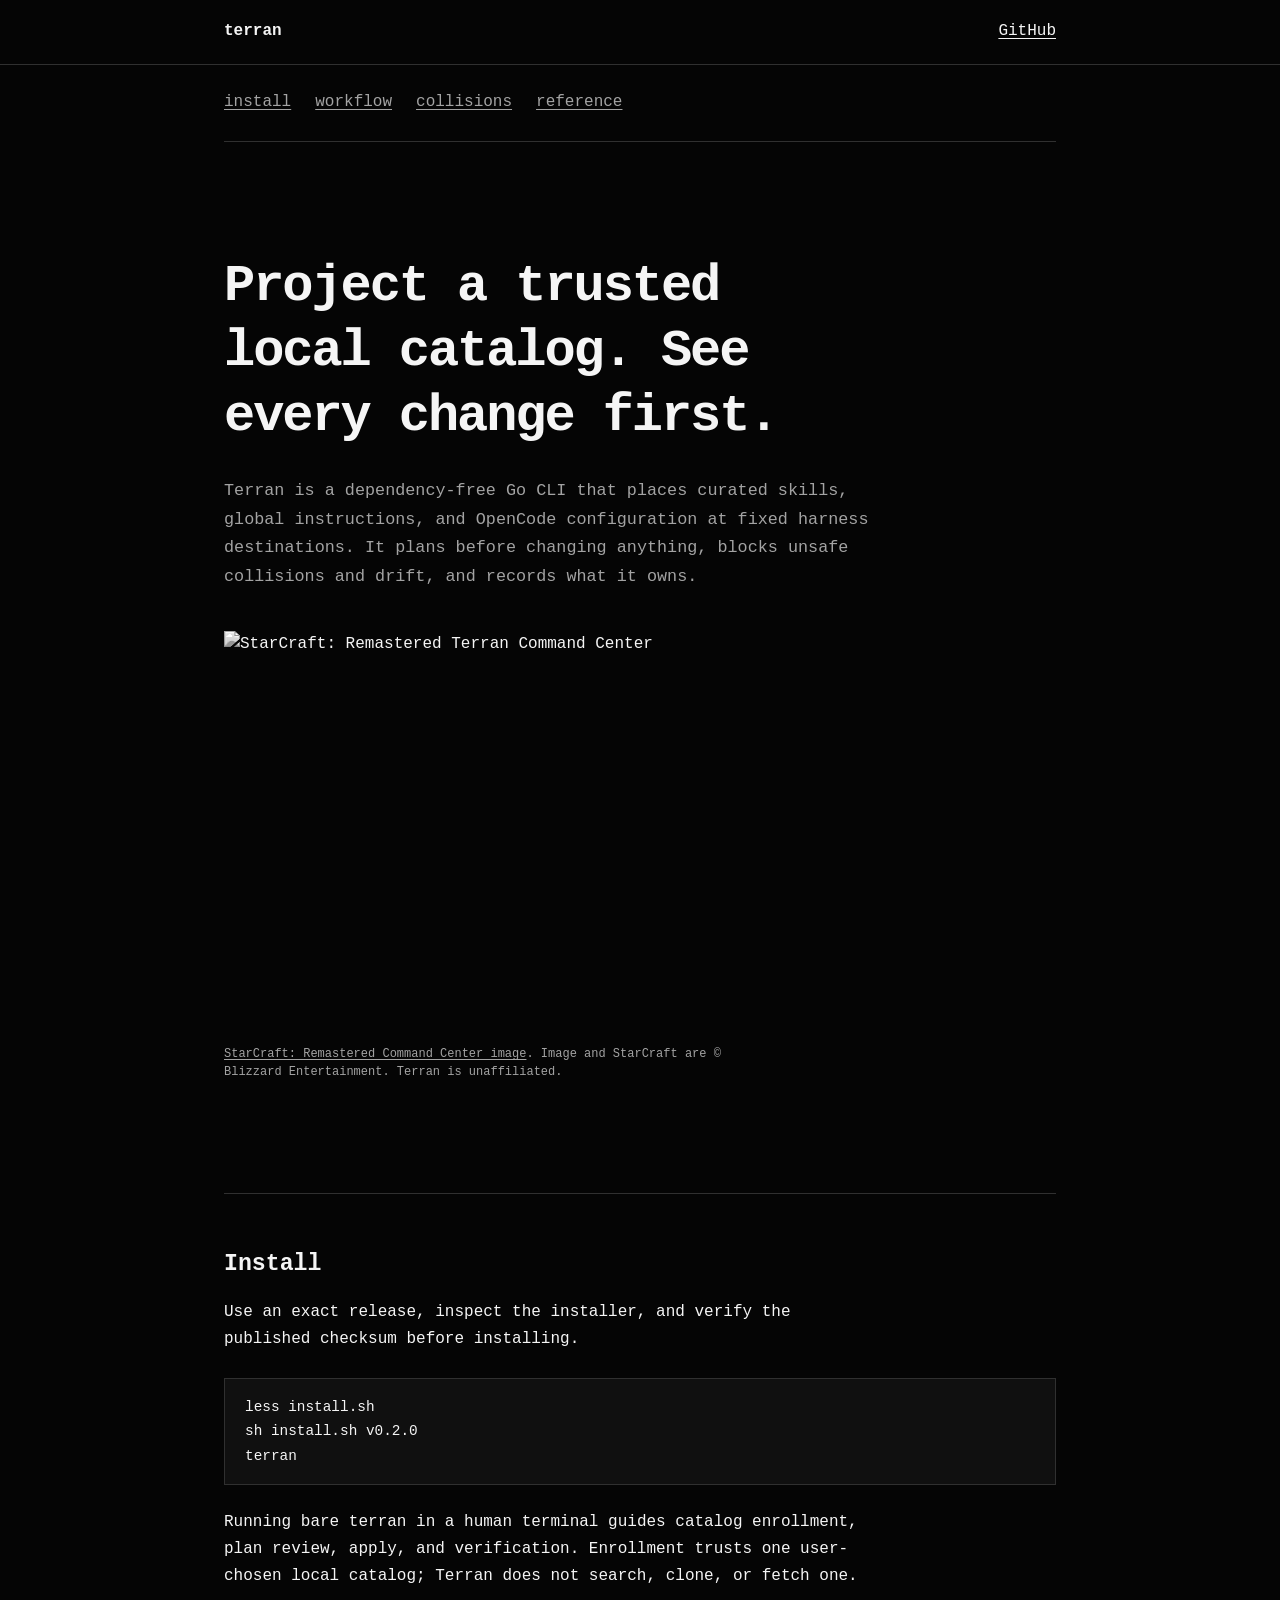
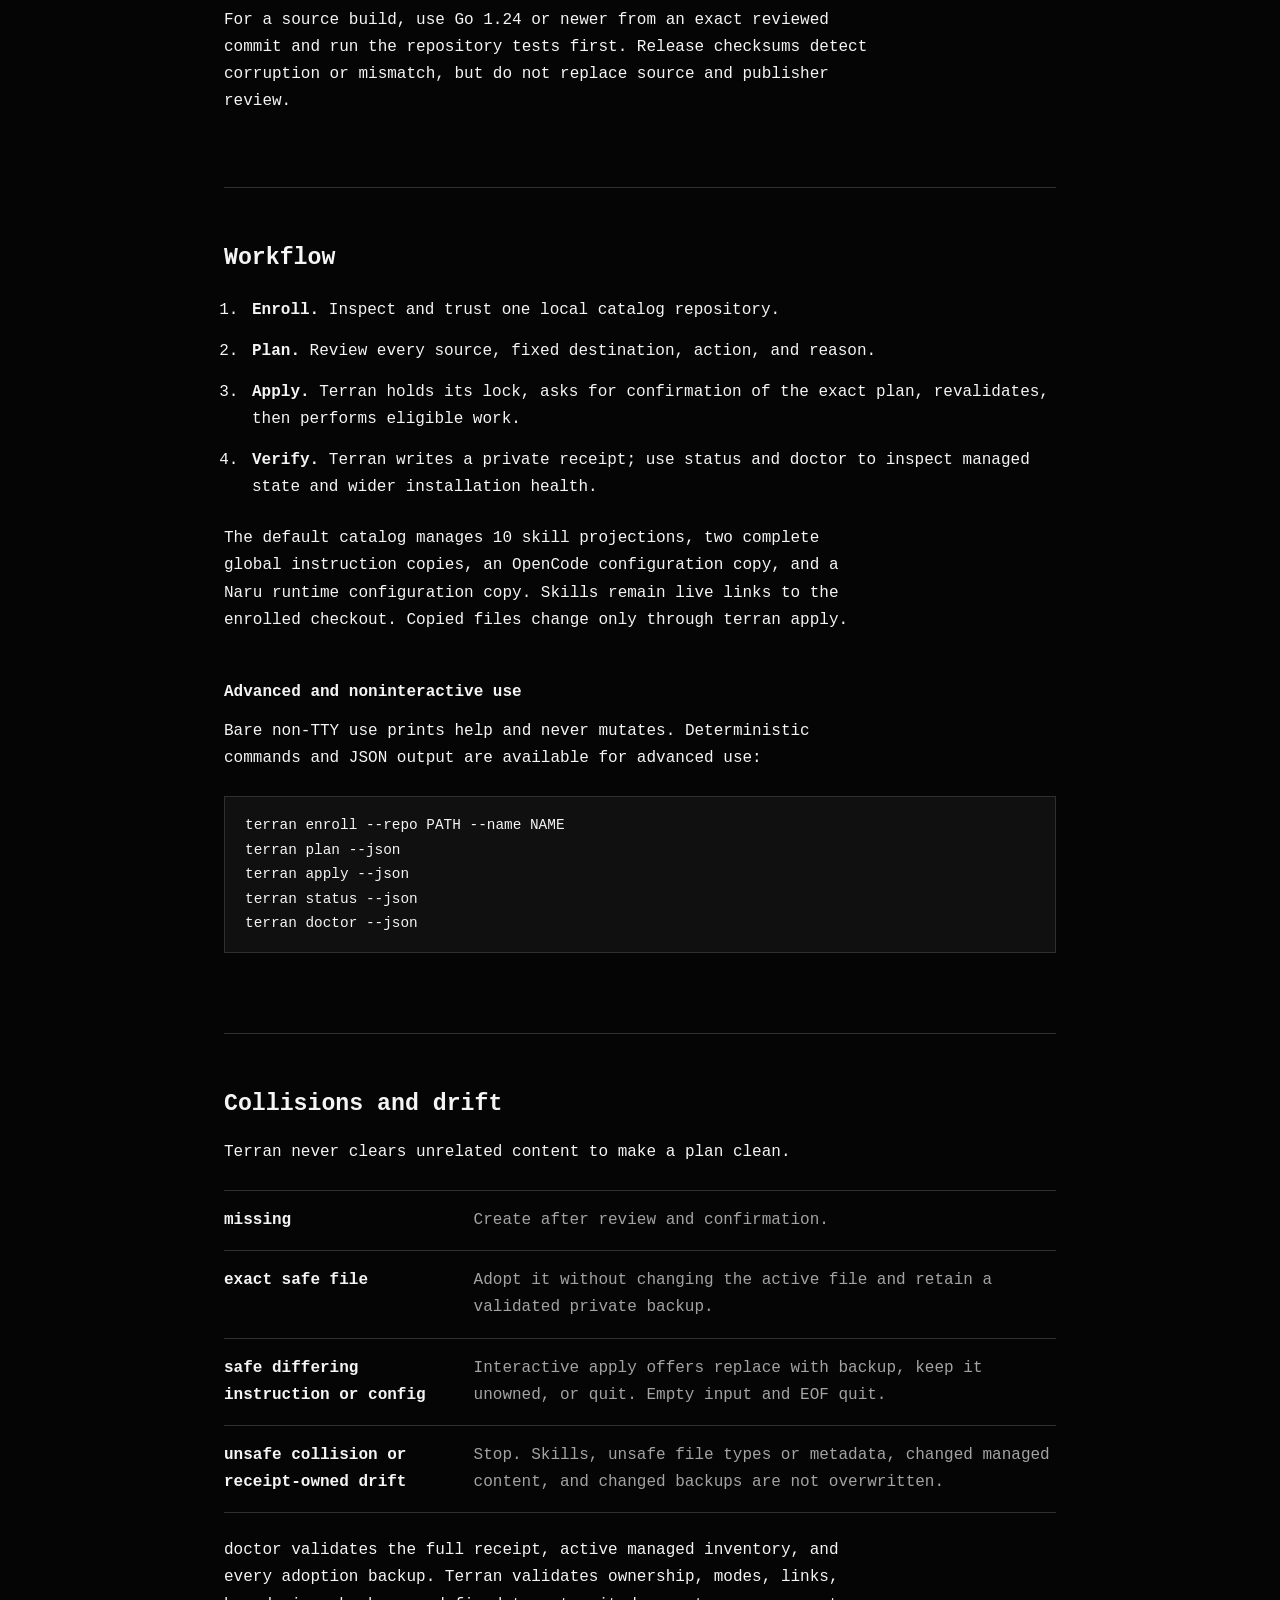
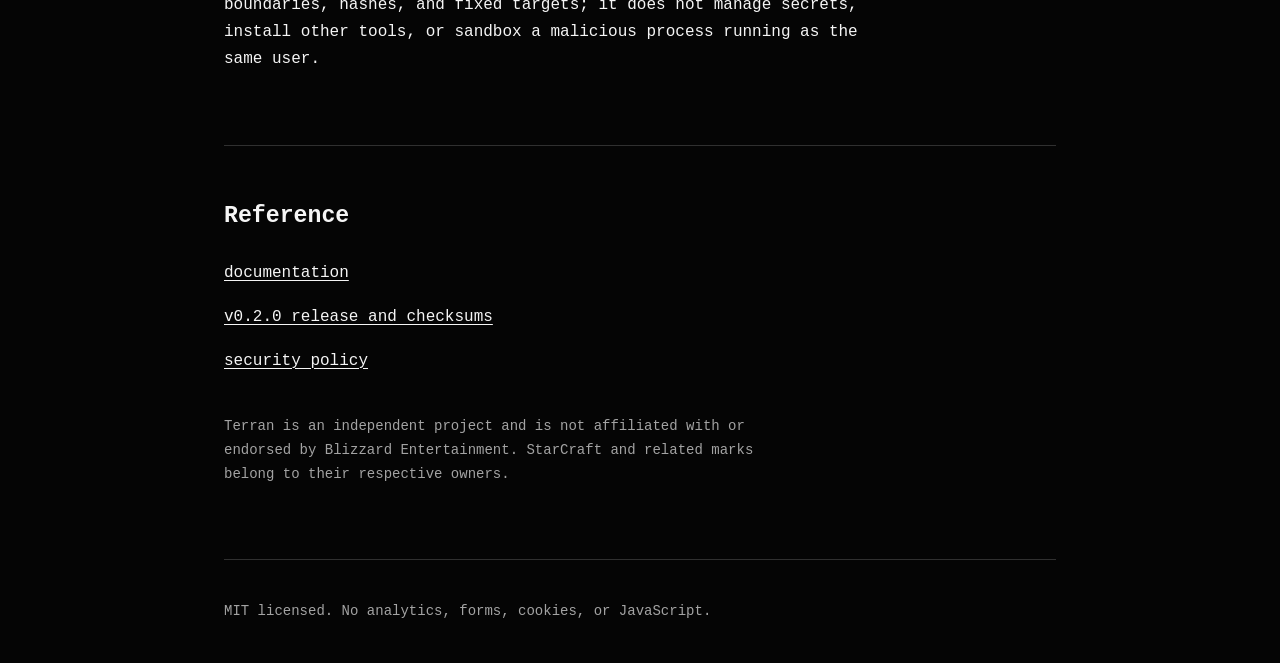
==== commit bf3811dc: "feat(opencode): sync defaults and manage Naru runtime Add fixed Naru runtime projection alongside th" ====
--- a/docs/index.html
+++ b/docs/index.html
@@ -56,7 +56,7 @@
         <li><strong>Apply.</strong> Terran holds its lock, asks for confirmation of the exact plan, revalidates, then performs eligible work.</li>
         <li><strong>Verify.</strong> Terran writes a private receipt; use <code>status</code> and <code>doctor</code> to inspect managed state and wider installation health.</li>
       </ol>
-      <p>The default catalog manages 12 skill projections, two complete global instruction copies, and one OpenCode configuration copy. Skills remain live links to the enrolled checkout. Copied files change only through <code>terran apply</code>.</p>
+      <p>The default catalog manages 10 skill projections, two complete global instruction copies, an OpenCode configuration copy, and a Naru runtime configuration copy. Skills remain live links to the enrolled checkout. Copied files change only through <code>terran apply</code>.</p>
 
       <h3>Advanced and noninteractive use</h3>
       <p>Bare non-TTY use prints help and never mutates. Deterministic commands and JSON output are available for advanced use:</p>
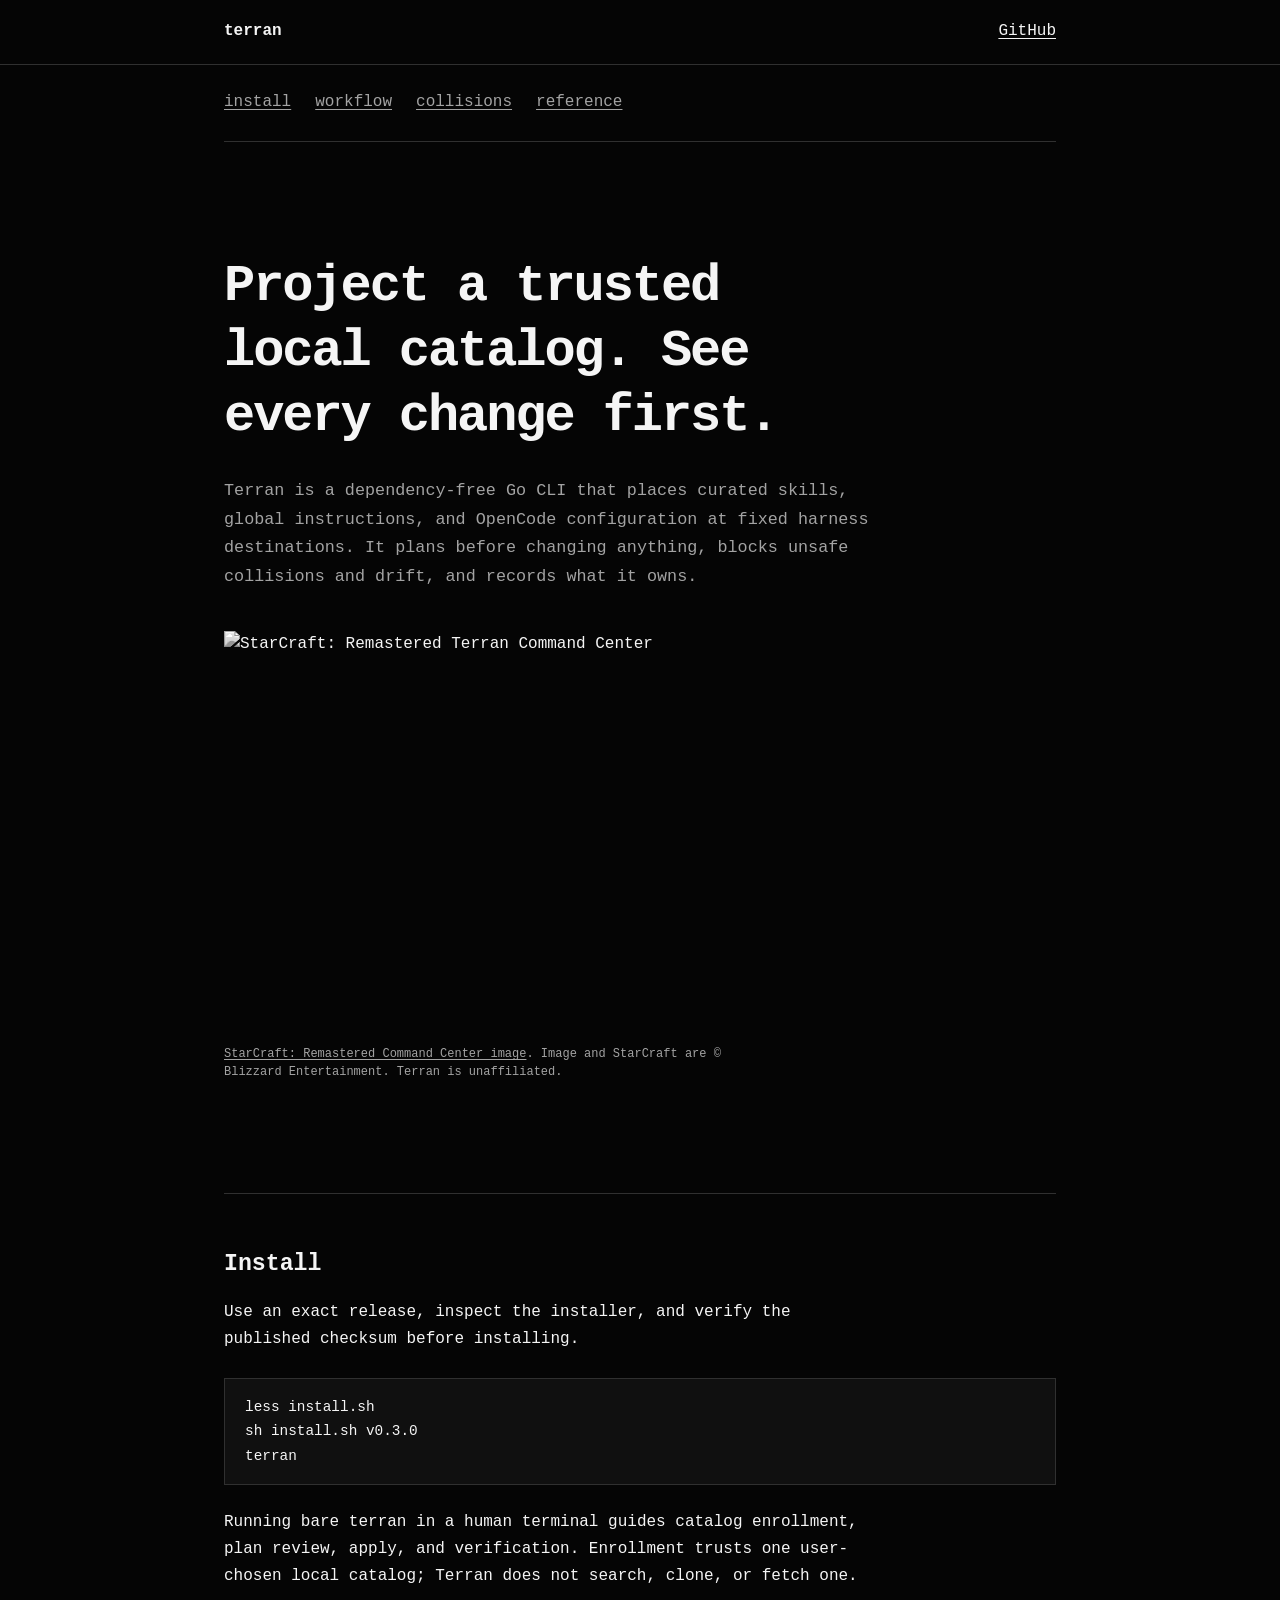
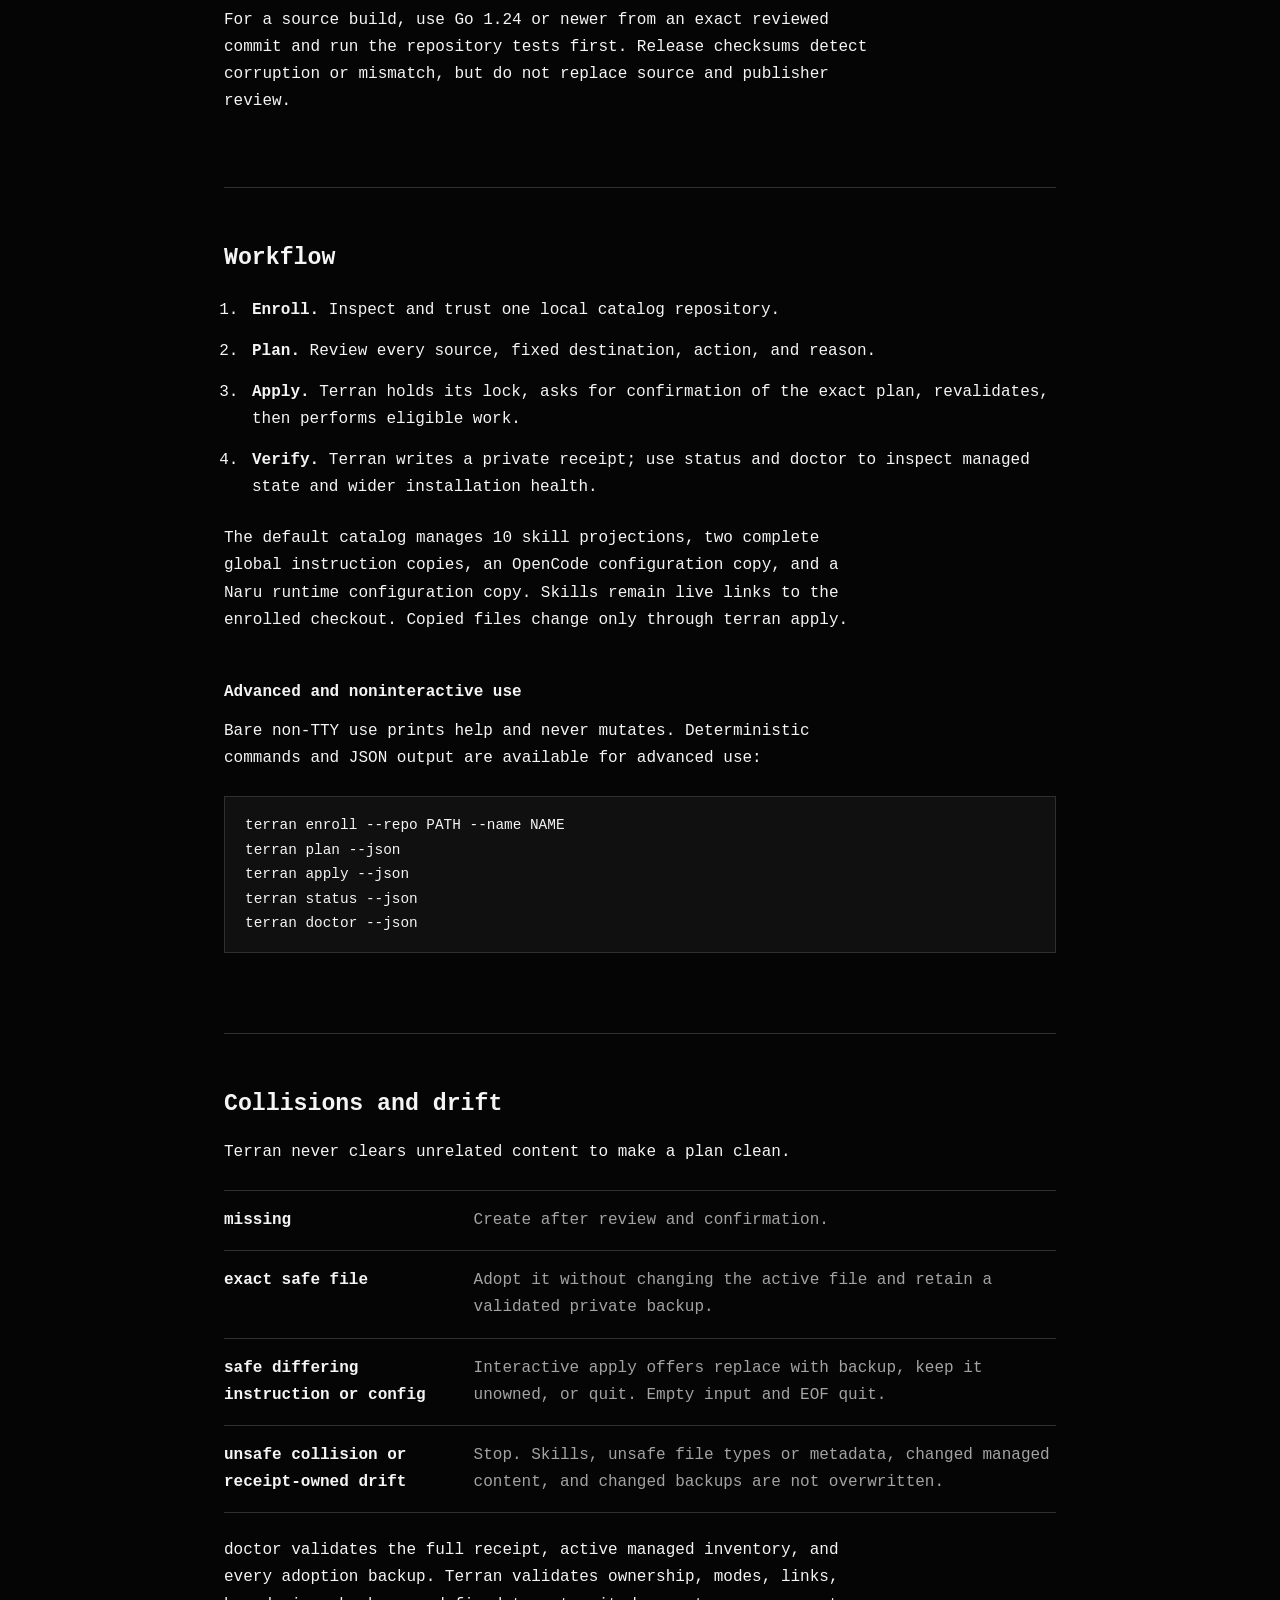
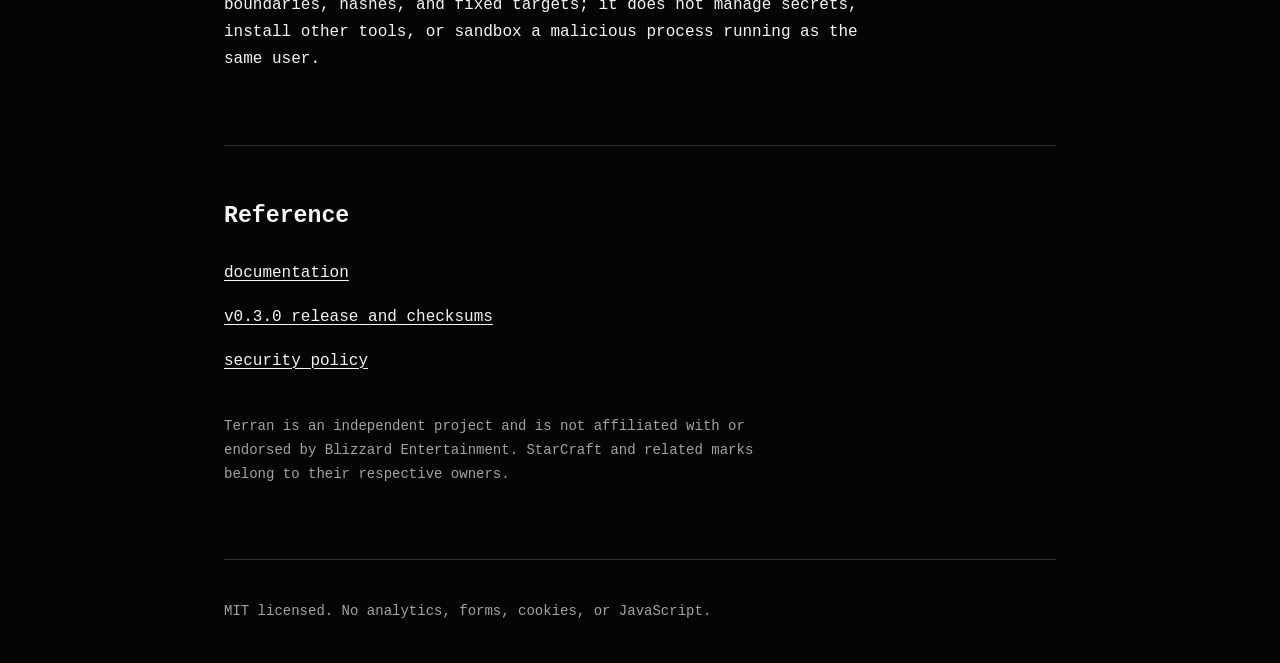
==== commit 5aeb5d49: "chore: prepare Terran v0.3.0 release" ====
--- a/docs/index.html
+++ b/docs/index.html
@@ -42,7 +42,7 @@
       <h2 id="install-title">Install</h2>
       <p>Use an exact release, inspect the installer, and verify the published checksum before installing.</p>
       <pre aria-label="Install Terran and start the guided workflow"><code>less install.sh
-sh install.sh v0.2.0
+sh install.sh v0.3.0
 terran</code></pre>
       <p>Running bare <code>terran</code> in a human terminal guides catalog enrollment, plan review, apply, and verification. Enrollment trusts one user-chosen local catalog; Terran does not search, clone, or fetch one.</p>
       <p>For a source build, use Go 1.24 or newer from an exact reviewed commit and run the repository tests first. Release checksums detect corruption or mismatch, but do not replace source and publisher review.</p>
@@ -87,7 +87,7 @@
       <h2 id="reference-title">Reference</h2>
       <ul class="links">
         <li><a href="https://github.com/sean35mm/terran/blob/main/README.md">documentation</a></li>
-        <li><a href="https://github.com/sean35mm/terran/releases/tag/v0.2.0">v0.2.0 release and checksums</a></li>
+        <li><a href="https://github.com/sean35mm/terran/releases/tag/v0.3.0">v0.3.0 release and checksums</a></li>
         <li><a href="https://github.com/sean35mm/terran/blob/main/SECURITY.md">security policy</a></li>
       </ul>
       <p class="disclaimer">Terran is an independent project and is not affiliated with or endorsed by Blizzard Entertainment. StarCraft and related marks belong to their respective owners.</p>
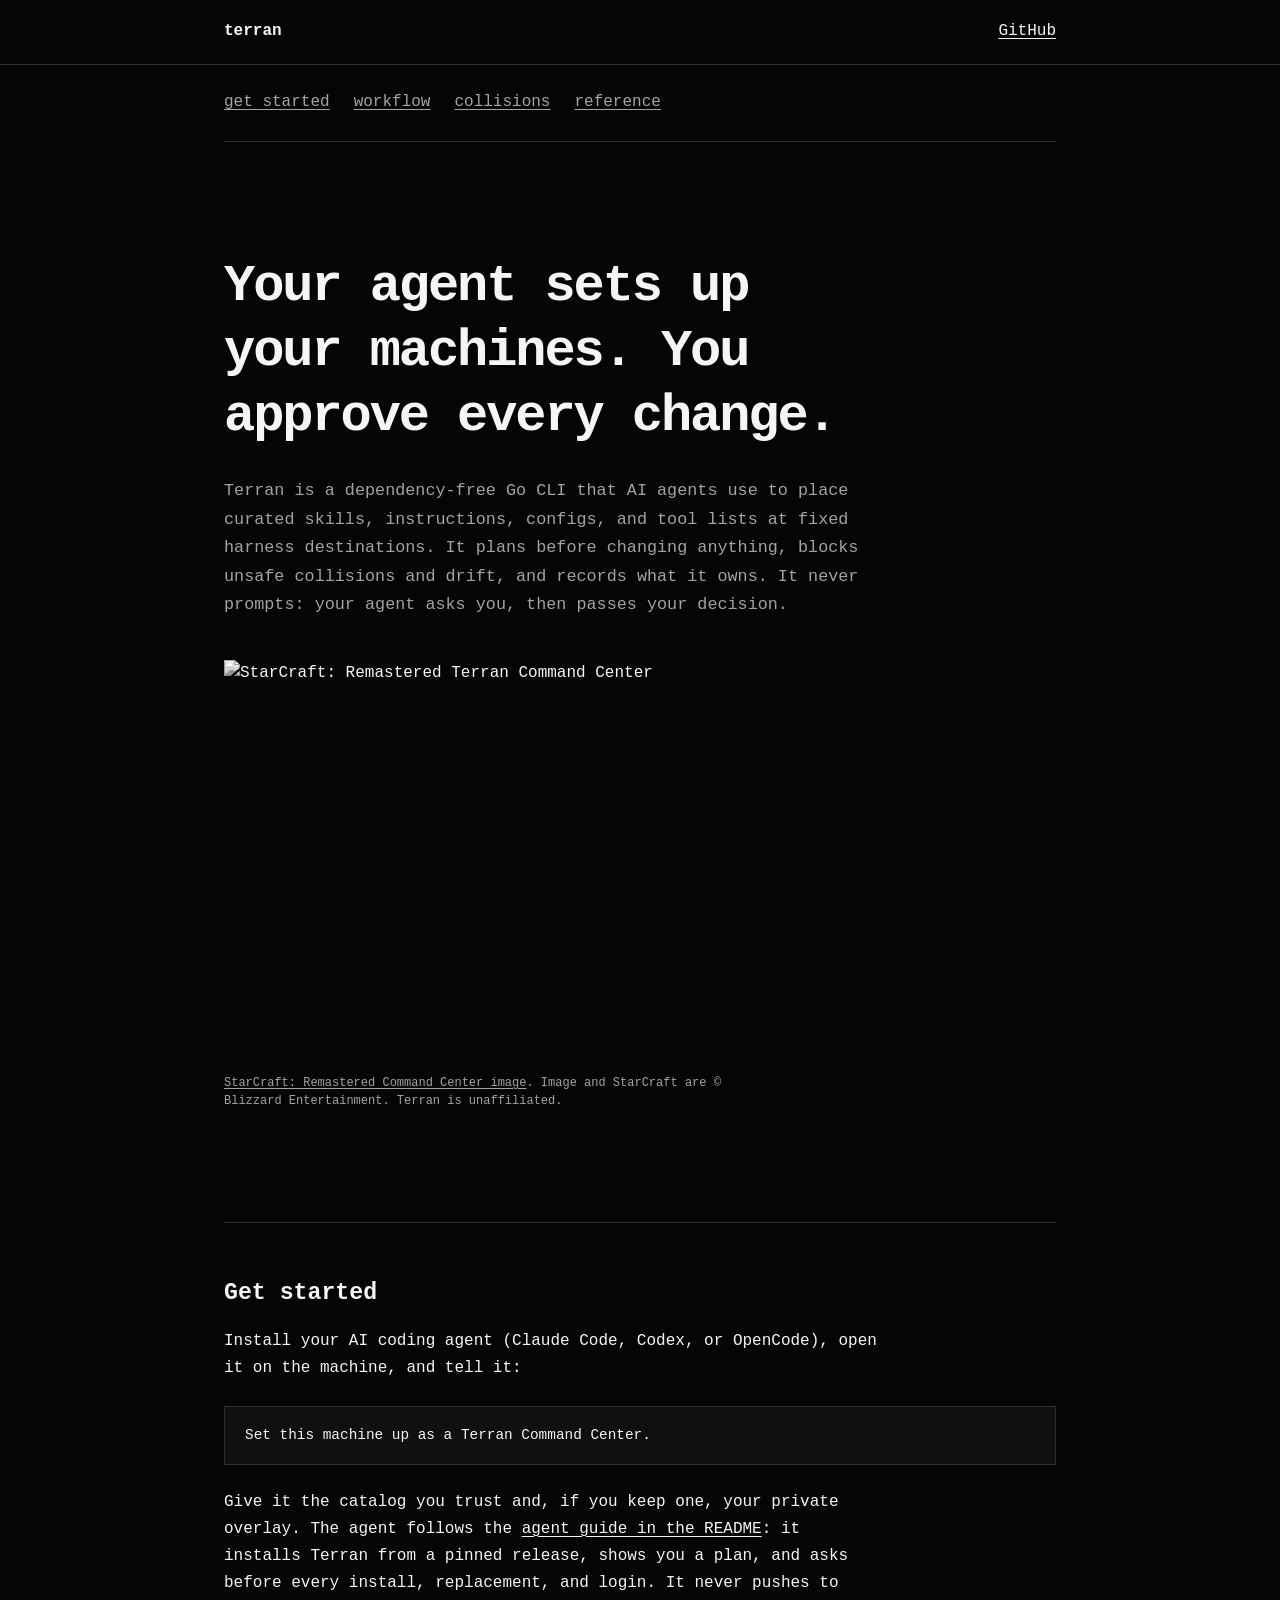
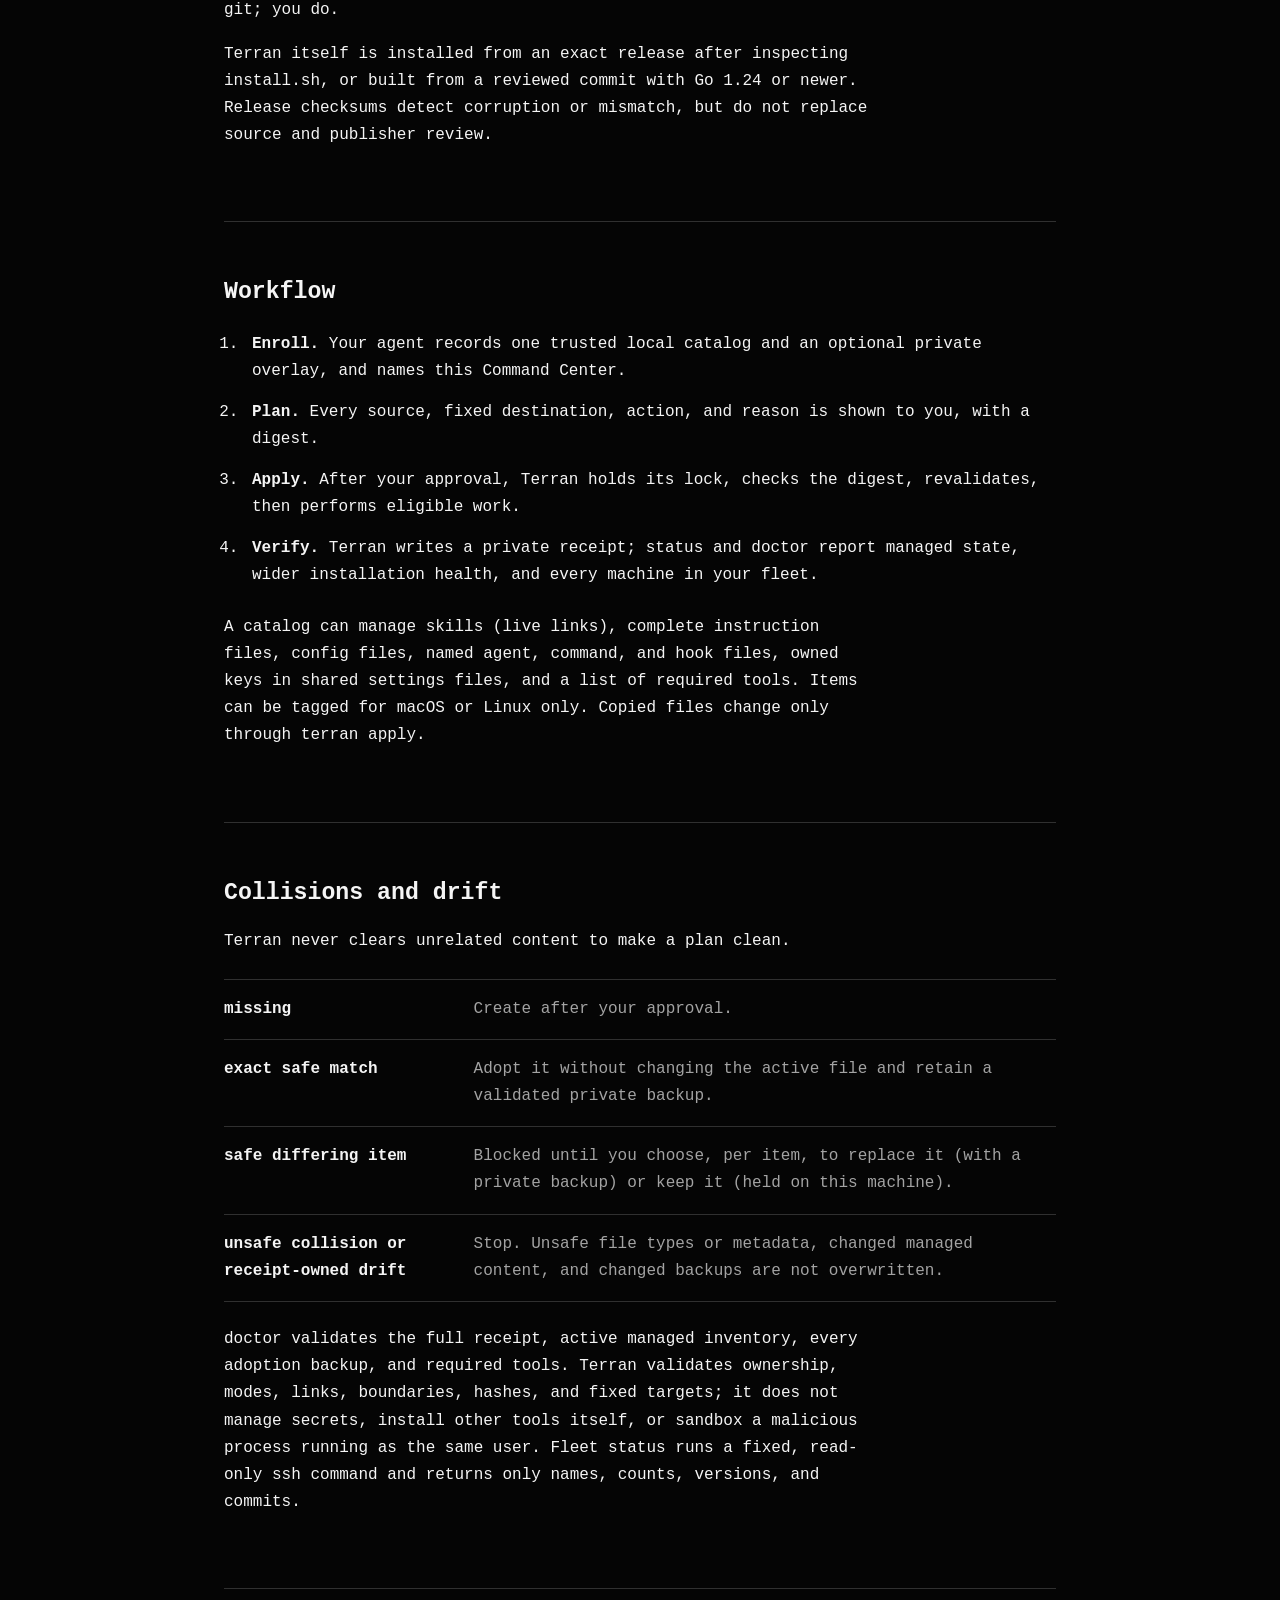
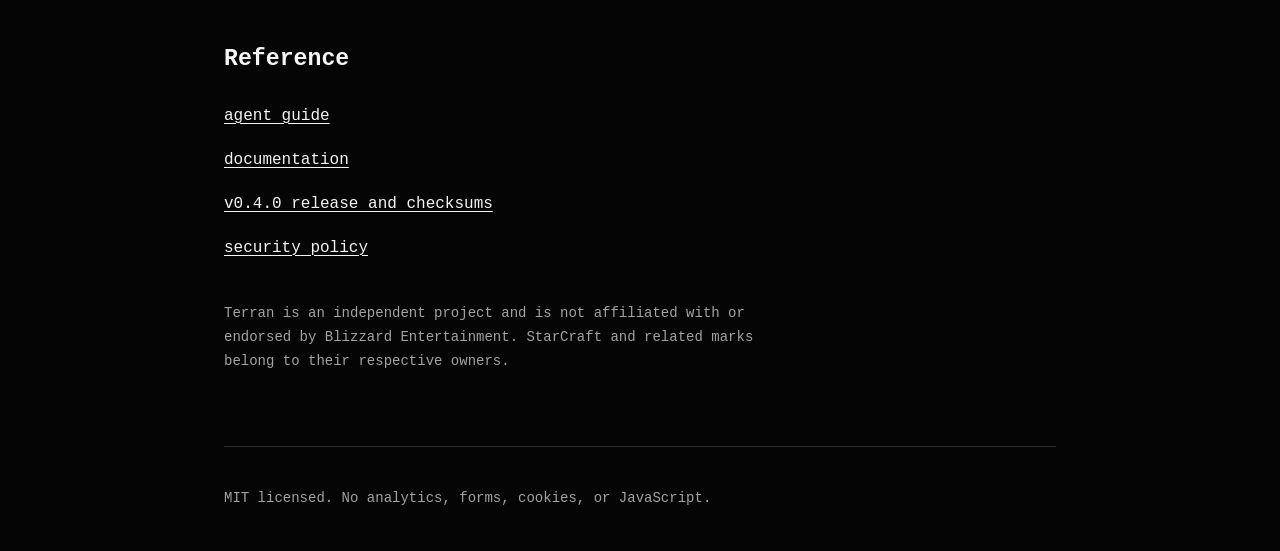
==== commit f7a215ae: "feat(skills): terran-provision and agent-first docs for 0.4.0 Replace terran-enroll with terran-prov" ====
--- a/docs/index.html
+++ b/docs/index.html
@@ -4,13 +4,13 @@
   <meta charset="utf-8">
   <meta http-equiv="Content-Security-Policy" content="default-src 'none'; style-src 'self'; img-src 'self' https://static.wikia.nocookie.net; script-src 'none'; font-src 'none'; connect-src 'none'; media-src 'none'; object-src 'none'; base-uri 'none'; form-action 'none'">
   <meta name="viewport" content="width=device-width, initial-scale=1">
-  <meta name="description" content="Terran safely projects a reviewed local catalog of skills, global instructions, and OpenCode configuration into AI coding harnesses.">
+  <meta name="description" content="Terran lets your AI agent safely project a reviewed local catalog of skills, instructions, and configuration onto every machine you use.">
   <meta name="referrer" content="no-referrer">
   <meta name="robots" content="index,follow">
   <link rel="canonical" href="https://sean35mm.github.io/terran/">
   <link rel="icon" href="assets/favicon.svg" type="image/svg+xml">
   <link rel="stylesheet" href="assets/site.css">
-  <title>Terran — Project a trusted AI coding catalog</title>
+  <title>Terran — Let your agent set up your machines from a trusted catalog</title>
 </head>
 <body>
   <a class="skip-link" href="#main">Skip to content</a>
@@ -23,15 +23,15 @@
 
   <main id="main" class="shell">
     <nav class="contents" aria-label="Contents">
-      <a href="#install">install</a>
+      <a href="#install">get started</a>
       <a href="#workflow">workflow</a>
       <a href="#collisions">collisions</a>
       <a href="#reference">reference</a>
     </nav>
 
     <section class="hero" aria-labelledby="hero-title">
-      <h1 id="hero-title">Project a trusted local catalog. See every change first.</h1>
-      <p class="lede">Terran is a dependency-free Go CLI that places curated skills, global instructions, and OpenCode configuration at fixed harness destinations. It plans before changing anything, blocks unsafe collisions and drift, and records what it owns.</p>
+      <h1 id="hero-title">Your agent sets up your machines. You approve every change.</h1>
+      <p class="lede">Terran is a dependency-free Go CLI that AI agents use to place curated skills, instructions, configs, and tool lists at fixed harness destinations. It plans before changing anything, blocks unsafe collisions and drift, and records what it owns. It never prompts: your agent asks you, then passes your decision.</p>
       <figure class="command-center">
         <img src="https://static.wikia.nocookie.net/starcraft/images/d/dc/CommandCenter_SCR_Game1.png/revision/latest?cb=20220108145341" alt="StarCraft: Remastered Terran Command Center" width="511" height="402" loading="eager" decoding="async" referrerpolicy="no-referrer">
         <figcaption><a href="https://static.wikia.nocookie.net/starcraft/images/d/dc/CommandCenter_SCR_Game1.png/revision/latest?cb=20220108145341" rel="noreferrer">StarCraft: Remastered Command Center image</a>. Image and StarCraft are © Blizzard Entertainment. Terran is unaffiliated.</figcaption>
@@ -39,32 +39,22 @@
     </section>
 
     <section id="install" aria-labelledby="install-title">
-      <h2 id="install-title">Install</h2>
-      <p>Use an exact release, inspect the installer, and verify the published checksum before installing.</p>
-      <pre aria-label="Install Terran and start the guided workflow"><code>less install.sh
-sh install.sh v0.3.0
-terran</code></pre>
-      <p>Running bare <code>terran</code> in a human terminal guides catalog enrollment, plan review, apply, and verification. Enrollment trusts one user-chosen local catalog; Terran does not search, clone, or fetch one.</p>
-      <p>For a source build, use Go 1.24 or newer from an exact reviewed commit and run the repository tests first. Release checksums detect corruption or mismatch, but do not replace source and publisher review.</p>
+      <h2 id="install-title">Get started</h2>
+      <p>Install your AI coding agent (Claude Code, Codex, or OpenCode), open it on the machine, and tell it:</p>
+      <pre aria-label="Prompt for your agent"><code>Set this machine up as a Terran Command Center.</code></pre>
+      <p>Give it the catalog you trust and, if you keep one, your private overlay. The agent follows the <a href="https://github.com/sean35mm/terran/blob/main/README.md#agent-guide">agent guide in the README</a>: it installs Terran from a pinned release, shows you a plan, and asks before every install, replacement, and login. It never pushes to git; you do.</p>
+      <p>Terran itself is installed from an exact release after inspecting <code>install.sh</code>, or built from a reviewed commit with Go 1.24 or newer. Release checksums detect corruption or mismatch, but do not replace source and publisher review.</p>
     </section>
 
     <section id="workflow" aria-labelledby="workflow-title">
       <h2 id="workflow-title">Workflow</h2>
       <ol class="workflow">
-        <li><strong>Enroll.</strong> Inspect and trust one local catalog repository.</li>
-        <li><strong>Plan.</strong> Review every source, fixed destination, action, and reason.</li>
-        <li><strong>Apply.</strong> Terran holds its lock, asks for confirmation of the exact plan, revalidates, then performs eligible work.</li>
-        <li><strong>Verify.</strong> Terran writes a private receipt; use <code>status</code> and <code>doctor</code> to inspect managed state and wider installation health.</li>
+        <li><strong>Enroll.</strong> Your agent records one trusted local catalog and an optional private overlay, and names this Command Center.</li>
+        <li><strong>Plan.</strong> Every source, fixed destination, action, and reason is shown to you, with a digest.</li>
+        <li><strong>Apply.</strong> After your approval, Terran holds its lock, checks the digest, revalidates, then performs eligible work.</li>
+        <li><strong>Verify.</strong> Terran writes a private receipt; <code>status</code> and <code>doctor</code> report managed state, wider installation health, and every machine in your fleet.</li>
       </ol>
-      <p>The default catalog manages 10 skill projections, two complete global instruction copies, an OpenCode configuration copy, and a Naru runtime configuration copy. Skills remain live links to the enrolled checkout. Copied files change only through <code>terran apply</code>.</p>
-
-      <h3>Advanced and noninteractive use</h3>
-      <p>Bare non-TTY use prints help and never mutates. Deterministic commands and JSON output are available for advanced use:</p>
-      <pre aria-label="Advanced Terran commands"><code>terran enroll --repo PATH --name NAME
-terran plan --json
-terran apply --json
-terran status --json
-terran doctor --json</code></pre>
+      <p>A catalog can manage skills (live links), complete instruction files, config files, named agent, command, and hook files, owned keys in shared settings files, and a list of required tools. Items can be tagged for macOS or Linux only. Copied files change only through <code>terran apply</code>.</p>
     </section>
 
     <section id="collisions" aria-labelledby="collisions-title">
@@ -72,22 +62,23 @@
       <p>Terran never clears unrelated content to make a plan clean.</p>
       <dl class="collision-list">
         <dt>missing</dt>
-        <dd>Create after review and confirmation.</dd>
-        <dt>exact safe file</dt>
+        <dd>Create after your approval.</dd>
+        <dt>exact safe match</dt>
         <dd>Adopt it without changing the active file and retain a validated private backup.</dd>
-        <dt>safe differing instruction or config</dt>
-        <dd>Interactive apply offers replace with backup, keep it unowned, or quit. Empty input and EOF quit.</dd>
+        <dt>safe differing item</dt>
+        <dd>Blocked until you choose, per item, to replace it (with a private backup) or keep it (held on this machine).</dd>
         <dt>unsafe collision or receipt-owned drift</dt>
-        <dd>Stop. Skills, unsafe file types or metadata, changed managed content, and changed backups are not overwritten.</dd>
+        <dd>Stop. Unsafe file types or metadata, changed managed content, and changed backups are not overwritten.</dd>
       </dl>
-      <p><code>doctor</code> validates the full receipt, active managed inventory, and every adoption backup. Terran validates ownership, modes, links, boundaries, hashes, and fixed targets; it does not manage secrets, install other tools, or sandbox a malicious process running as the same user.</p>
+      <p><code>doctor</code> validates the full receipt, active managed inventory, every adoption backup, and required tools. Terran validates ownership, modes, links, boundaries, hashes, and fixed targets; it does not manage secrets, install other tools itself, or sandbox a malicious process running as the same user. Fleet status runs a fixed, read-only <code>ssh</code> command and returns only names, counts, versions, and commits.</p>
     </section>
 
     <section id="reference" aria-labelledby="reference-title">
       <h2 id="reference-title">Reference</h2>
       <ul class="links">
+        <li><a href="https://github.com/sean35mm/terran/blob/main/README.md#agent-guide">agent guide</a></li>
         <li><a href="https://github.com/sean35mm/terran/blob/main/README.md">documentation</a></li>
-        <li><a href="https://github.com/sean35mm/terran/releases/tag/v0.3.0">v0.3.0 release and checksums</a></li>
+        <li><a href="https://github.com/sean35mm/terran/releases/tag/v0.4.0">v0.4.0 release and checksums</a></li>
         <li><a href="https://github.com/sean35mm/terran/blob/main/SECURITY.md">security policy</a></li>
       </ul>
       <p class="disclaimer">Terran is an independent project and is not affiliated with or endorsed by Blizzard Entertainment. StarCraft and related marks belong to their respective owners.</p>
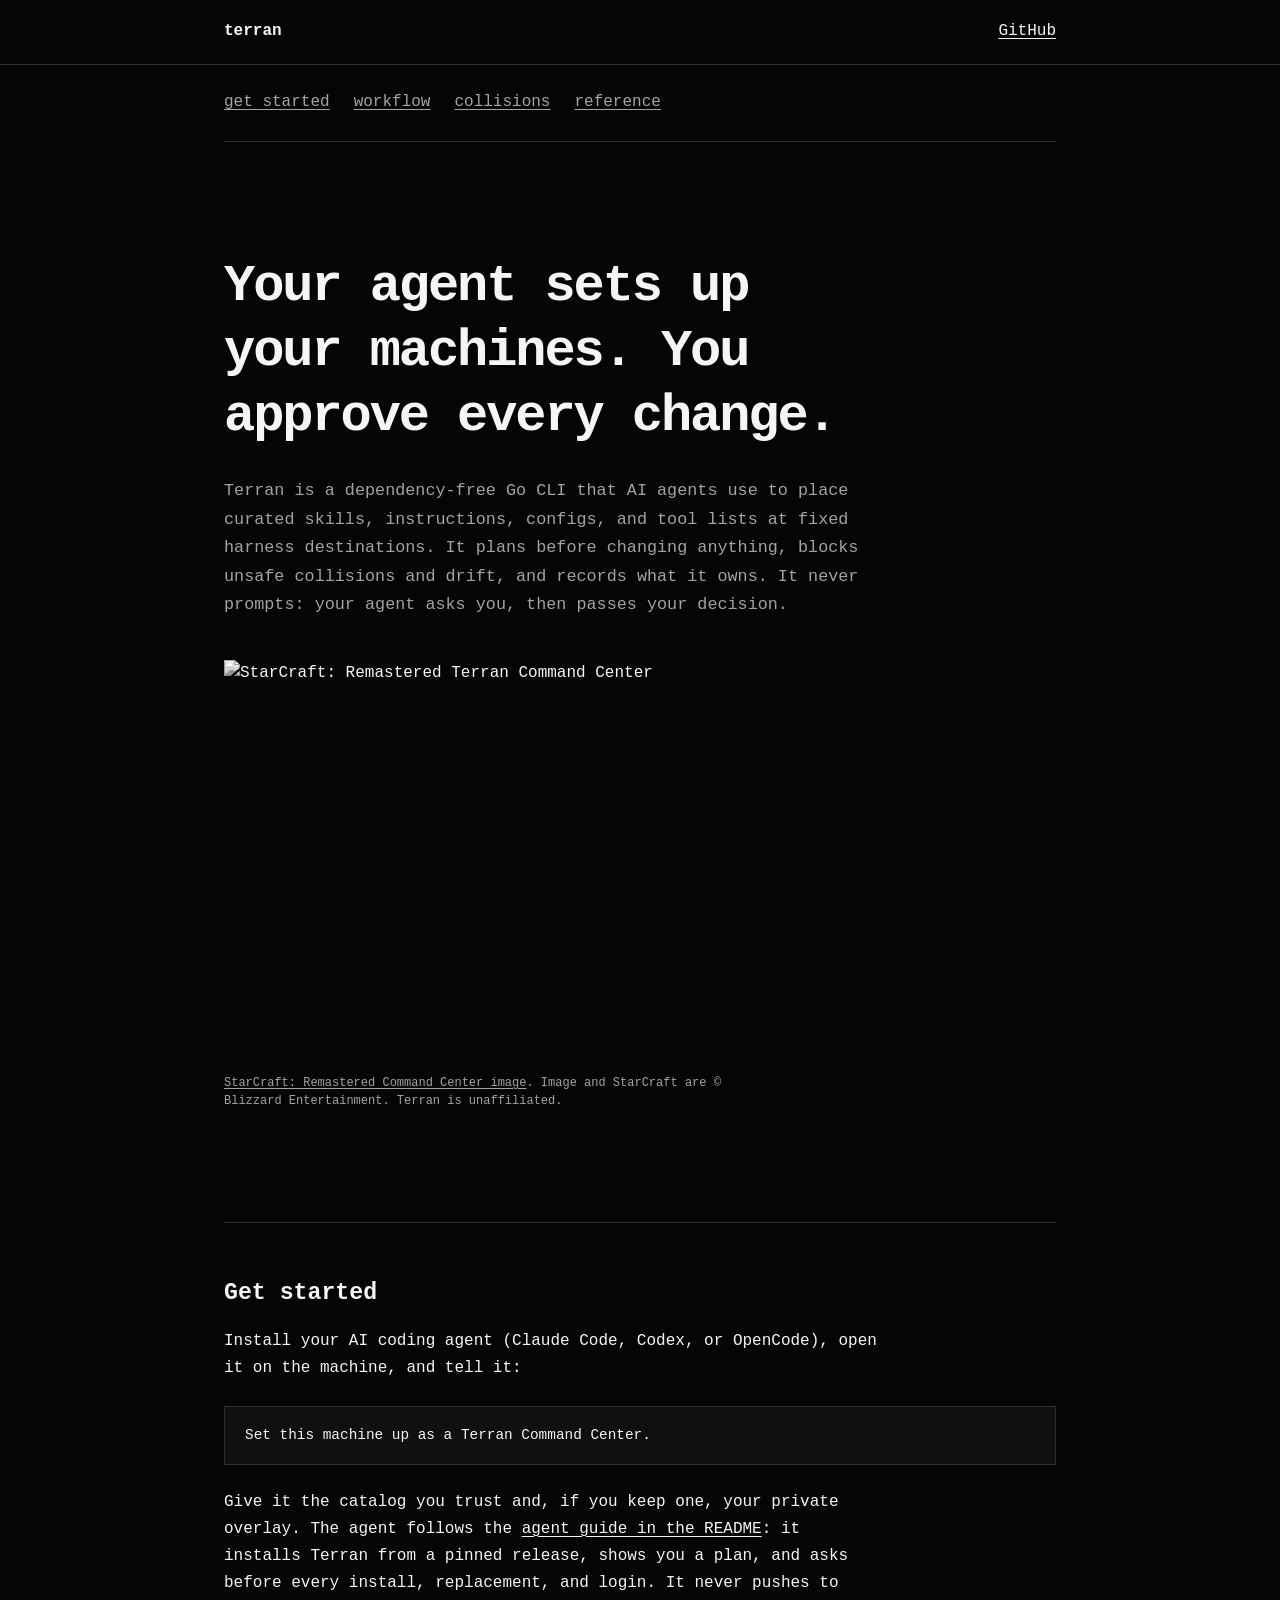
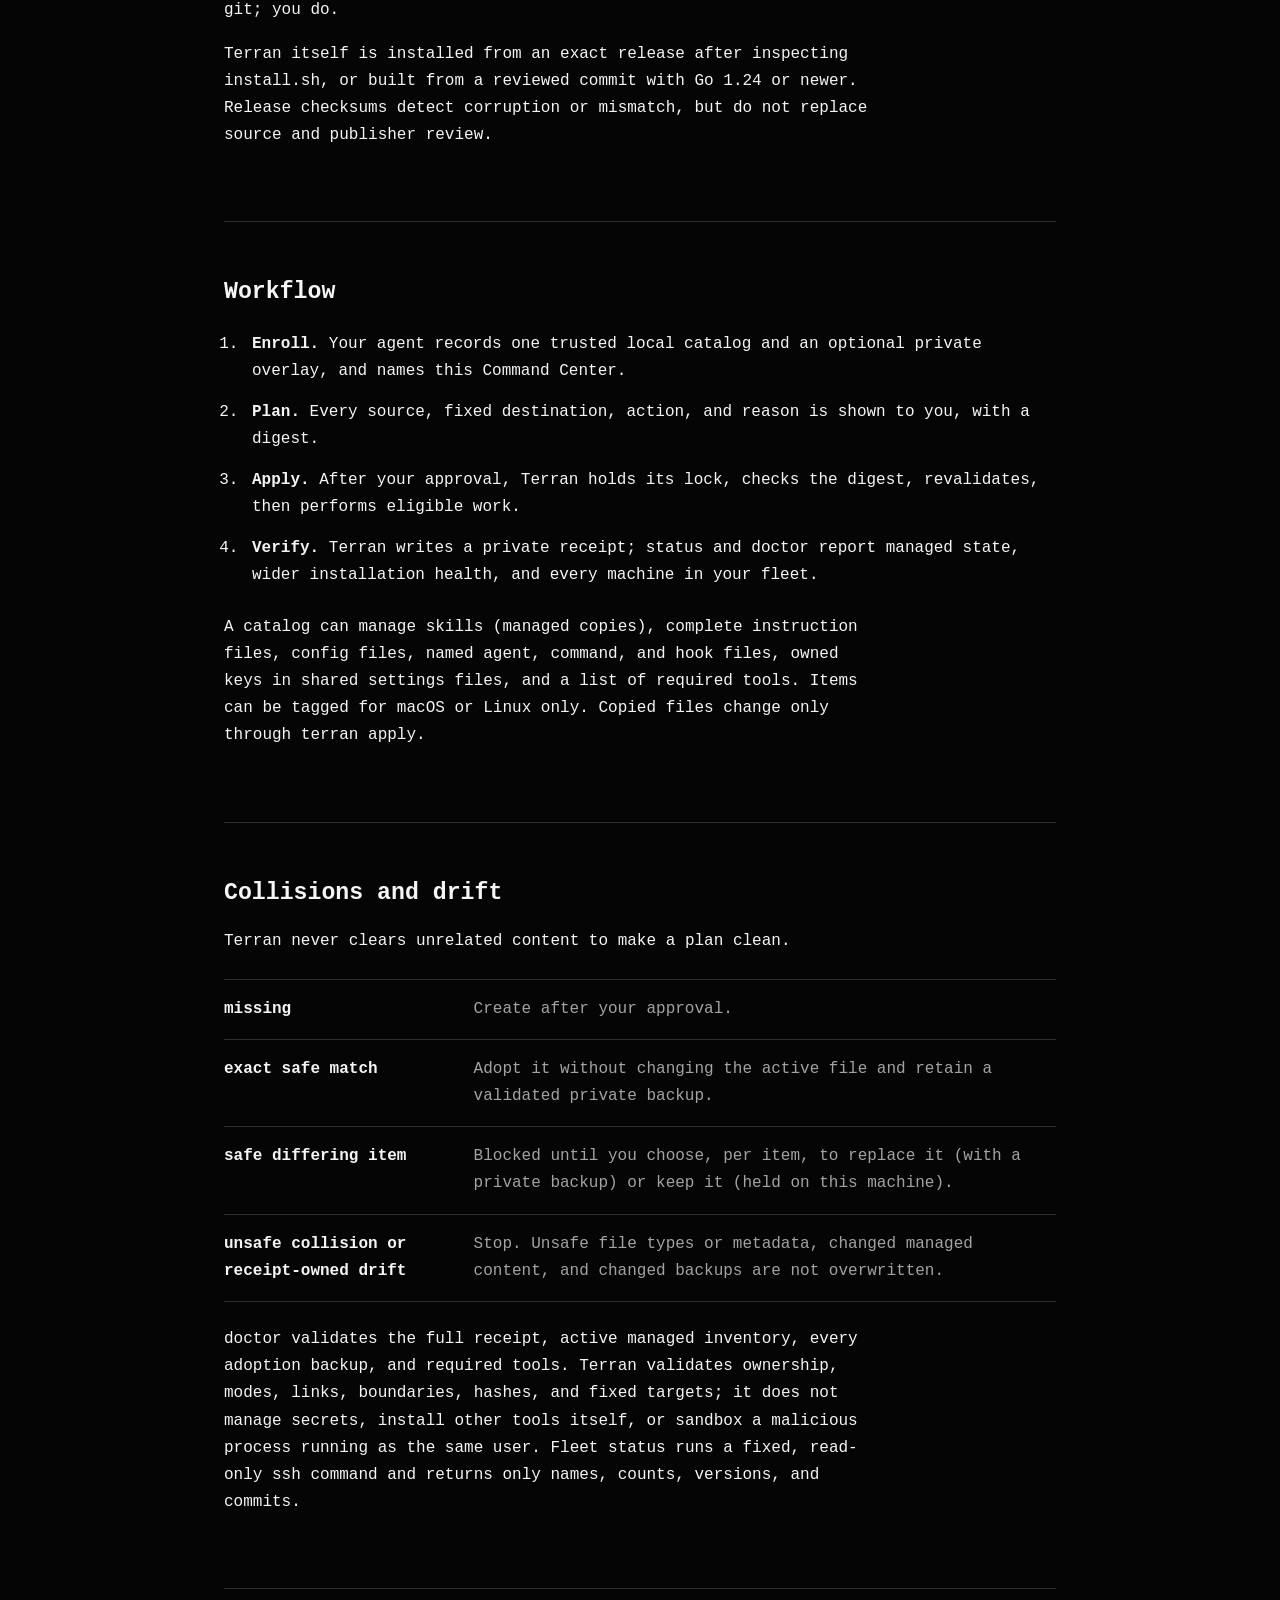
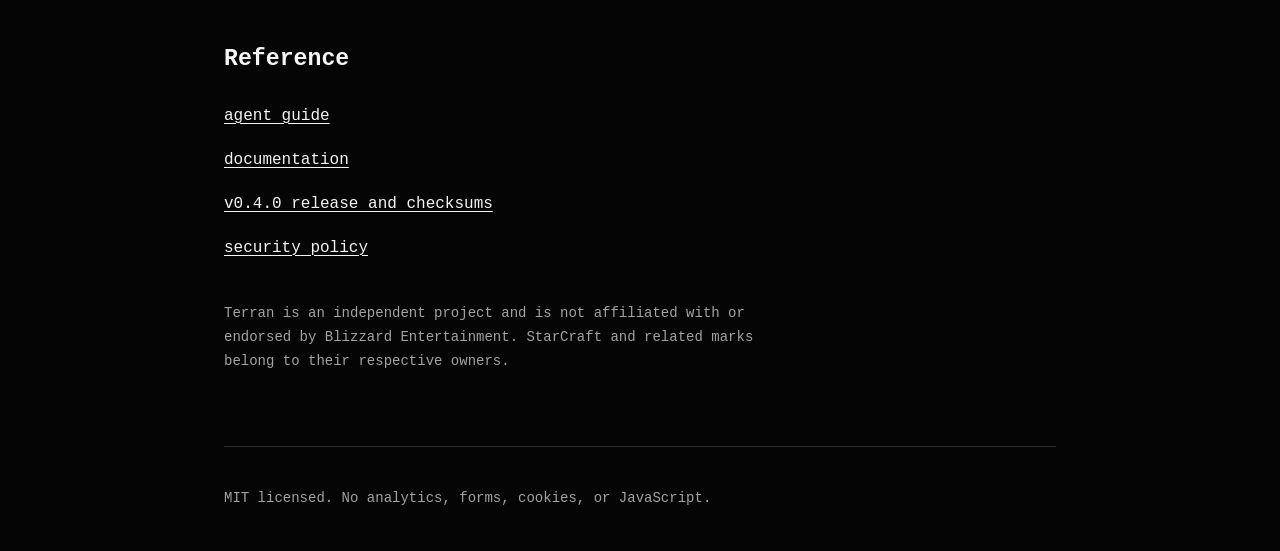
==== commit be5ddb19: "feat(skills): terran-fleet for operating other Command Centers" ====
--- a/docs/index.html
+++ b/docs/index.html
@@ -54,7 +54,7 @@
         <li><strong>Apply.</strong> After your approval, Terran holds its lock, checks the digest, revalidates, then performs eligible work.</li>
         <li><strong>Verify.</strong> Terran writes a private receipt; <code>status</code> and <code>doctor</code> report managed state, wider installation health, and every machine in your fleet.</li>
       </ol>
-      <p>A catalog can manage skills (live links), complete instruction files, config files, named agent, command, and hook files, owned keys in shared settings files, and a list of required tools. Items can be tagged for macOS or Linux only. Copied files change only through <code>terran apply</code>.</p>
+      <p>A catalog can manage skills (managed copies), complete instruction files, config files, named agent, command, and hook files, owned keys in shared settings files, and a list of required tools. Items can be tagged for macOS or Linux only. Copied files change only through <code>terran apply</code>.</p>
     </section>
 
     <section id="collisions" aria-labelledby="collisions-title">
